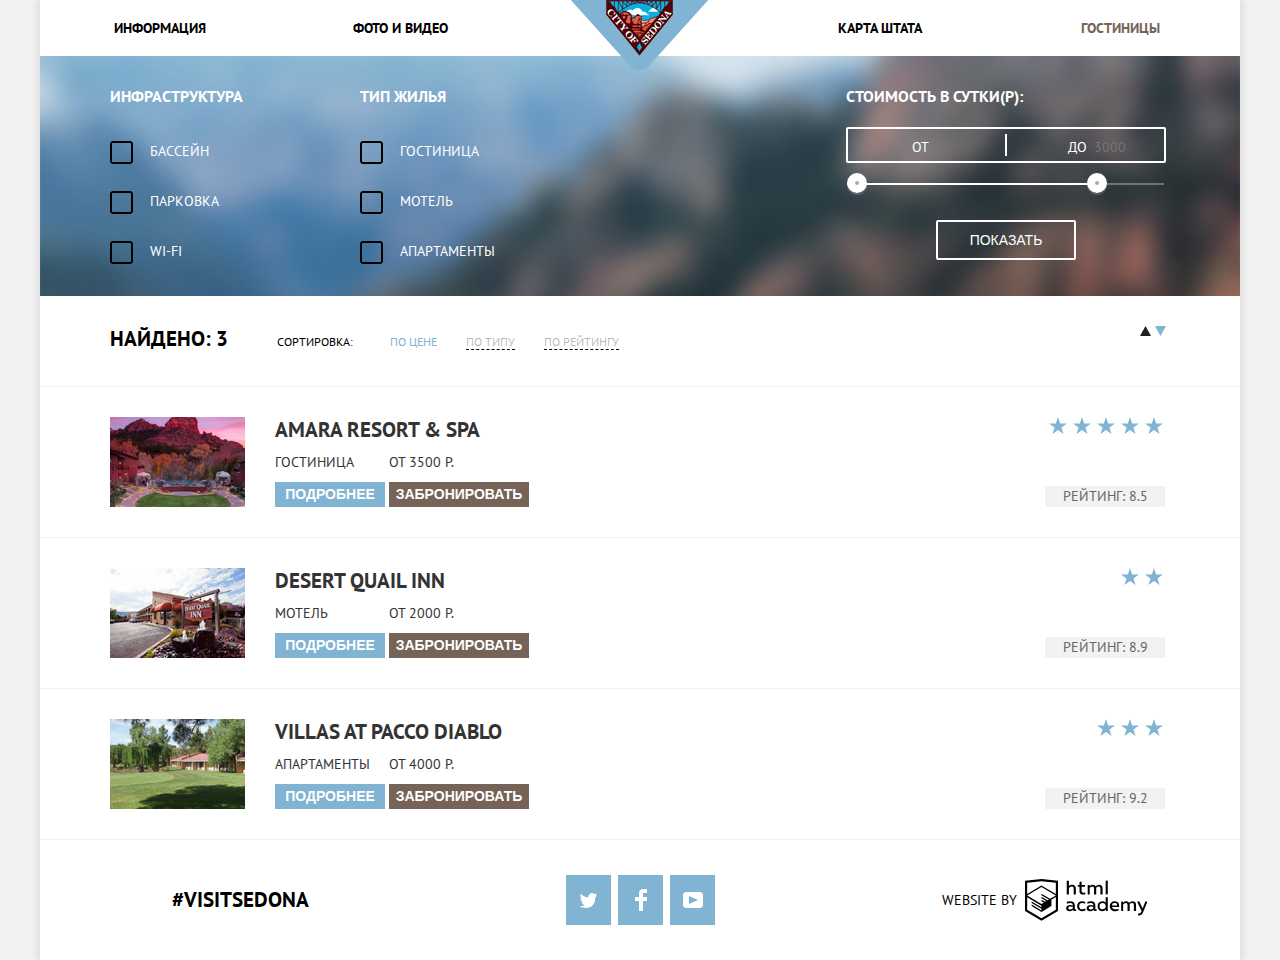
==== inner.html @ 5ab91a84 "Оформление контента только index.html" ====
<!DOCTYPE html>
<html lang="ru">
  <head>
    <meta charset="utf-8">
    <title>Html Academy</title>
    <link href="css/normalize.css" rel="stylesheet">
    <link href="css/style.css" rel="stylesheet">
    <link href="https://fonts.googleapis.com/css?family=PT+Sans:400,700&amp;subset=cyrillic" rel="stylesheet">
  </head>
  <body>
    <div class="container">
      <header class="main-header">
        <div class="main-logo">
          <a href="index.html">
            <img src="img/logo.png" width="138" height="70" alt="Логотип">
          </a>
        </div>
        <nav class="main-navigation">
          <ul class="navigation">
            <li><a href="information.html">Информация</a></li>
            <li><a href="photos-videos.html">Фото и видео</a></li>
            <li><a href="map-of-states.html">Карта штата</a></li>
            <li class="main-navigation-current">Гостиницы</li>
          </ul>
        </nav>
      </header>


      <main>
        <h1 class="visually-hidden">Поиск гостиниц в Седоне</h1>
        <form class="filter-form" action="http://echo.htmlacademy.ru" method="get">
          <fieldset class="filter filter-infrasructure">
            <legend class="filter-title">Инфраструктура</legend>
            <ul>
              <li class="filter-infrastructure-option">
                <input type="checkbox" name="pool" id="pool" >
                <label for="pool">Бассейн</label>
              </li>
              <li class="filter-infrastructure-option">
                <input type="checkbox" name="parking-place" id="parking-place">
                <label for="parking-place">Парковка</label>
              </li>
              <li class="filter-infrastructure-option">
                <input type="checkbox" name="wi-fi" id="wi-fi">
                <label for="wi-fi">Wi-Fi</label>
              </li>
            </ul>
          </fieldset>

          <fieldset class="filter filter-living">
            <legend class="filter-title">Тип жилья</legend>
            <ul>
              <li class="filter-infrastructure-option">
                <input type="checkbox" name="hotel"  id="hotel">
                <label for="hotel">Гостиница</label>
              </li>
              <li class="filter-infrastructure-option">
                <input type="checkbox" name="motel" id="motel">
                <label for="motel">Мотель</label>
              </li>
              <li class="filter-infrastructure-option">
                <input type="checkbox" name="apartments" id="apartments">
                <label for="apartments">Апартаменты</label>
              </li>
            </ul>
          </fieldset>

          <fieldset class="filter filter-price">
            <legend class="filter-title">Стоимость в сутки(Р):</legend>
            <div class="range-max-min">
              <label for="cost-range-min">От</label>
              <input class="cost-range-min" type="text" name="cost-range-min" id="cost-range-min" placeholder="0">
              <label for="cost-range-max">До</label>
              <input class="cost-range-max" type="text" name="cost-range-max" id="cost-range-max" placeholder="3000">
            </div>
            <div class="range-line"></div>
            <button class="range-button" type="submit">Показать</button>
          </fieldset>
        </form>

        <section class="sorting">
          <h2 class="visually-hidden">Сортировка гостиниц</h2>
          <div class="sorting-text">
            <span class="founded">Найдено: 3</span>
            <span class="sort">Сортировка:</span>
          </div>
          <ul class="sorting-list">
            <li class="sorting-option-current">По цене</li>
            <li class="sorting-option"><a href="#">По типу</a></li>
            <li class="sorting-option"><a href="#">По рейтингу</a></li>
          </ul>
          <div class="arrows">
            <a class="arrow-up"></a>
            <a class="arrow-down arrow-down-active"></a>
          </div>
        </section>

        <section class="result-of-search">
          <h2 class="visually-hidden">Результаты поиска</h2>
          <div class="result-info top-line">
            <div class="result-photo">
              <img src="img/result-photo-1.jpg" width="135" height="90" alt="Гостиница Amara resort and spa">
            </div>
            <div class="result-description">
              <span class="hotel-name">Amara resort &#38; Spa</span>
              <div  class="housing">
                <span>Гостиница</span>
                <span>От 3500 Р.</span>
              </div>
              <div>
                <button class="result-button more-detailed-button" type="submit">Подробнее</button>
                <button class="result-button book-it-button" type="submit">Забронировать</button>
              </div>
            </div>
            <div class="rating">
              <div class="rating-stars">
                <span></span>
                <span></span>
                <span></span>
                <span></span>
                <span></span>
              </div>
              <p class="rating-output">Рейтинг: 8.5</p>
            </div>
          </div>

          <div class="result-info">
            <div class="result-photo">
              <img src="img/result-photo-2.jpg" width="135" height="90" alt="Мотель Desert Quail Inn">
            </div>
            <div class="result-description">
              <span class="hotel-name">Desert Quail Inn</span>
              <div  class="housing">
                <span>Мотель</span>
                <span>От 2000 Р.</span>
              </div>
              <div>
                <button class="result-button more-detailed-button" type="submit">Подробнее</button>
                <button class="result-button book-it-button" type="submit">Забронировать</button>
              </div>
            </div>
            <div class="rating">
              <div class="rating-stars">
                <span></span>
                <span></span>
              </div>
              <p class="rating-output">Рейтинг: 8.9</p>
            </div>
          </div>

          <div class="result-info">
            <div class="result-photo">
            <img src="img/result-photo-3.jpg" width="135" height="90" alt="Апартаменты Villas at Poco Diablo">
            </div>
            <div class="result-description">
              <span class="hotel-name">Villas at Pacco Diablo</span>
              <div  class="housing">
                <span>Апартаменты</span>
                <span>От 4000 Р.</span>
              </div>
              <div>
                <button class="result-button more-detailed-button" type="submit">Подробнее</button>
                <button class="result-button book-it-button" type="submit">Забронировать</button>
              </div>
            </div>
            <div class="rating">
              <div class="rating-stars">
                <span></span>
                <span></span>
                <span></span>
              </div>
              <p class="rating-output">Рейтинг: 9.2</p>
            </div>
          </div>
        </section>
      </main>


      <footer class="footer-page">
        <section class="footer-content">
          <div class="footer-social footer-social-inner">
            <span class="hashtag">
              <a href="#">#VISITSEDONA</a>
            </span>
            <ul class="footer-social-list">
              <li class="social-button social-button-twitter">
                <a href="#">
                  <span class="visually-hidden">Твитер</span>
                </a></li>
              <li class="social-button social-button-facebook">
                <a href="#">
                  <span class="visually-hidden">Фейсбук</span>
                </a>
              </li>
              <li class="social-button social-button-youtube">
                <a href="#">
                  <span class="visually-hidden">Ютьюб</span>
                </a>
              </li>
            </ul>
            <div class="footer-copyright">
              <span class="copyright">website by</span>
              <a class="footer-logo" href="http://htmlacademy.ru"></a>
            </div>
          </div>
        </section>
      </footer>
    </div>
  </body>
</html>
---- css/style.css ----
body{
  margin: 0 auto;
  padding: 0;
  min-width: 1280px;

  font-size: 14px;
  line-height: 21px;
  color: #333333;
  font-weight: 400;
  font-family: "PT Sans", "Arial", sans-serif;
  text-transform: uppercase;

  background-color: #f2f2f2;
  box-shadow: 0 0 8px 1px rgba(0 ,0, 0, 0.1);
}

.container{
  margin: 0 auto;
  width: 1200px;

  background-color: #ffffff;
  box-shadow: 0 0 8px 2px rgba(0 ,0, 0, 0.1);
}

.title{
  font-size: 21px;
  color: #000000;
  font-weight: 700;
  font-family: "PT Sans", "Arial", sans-serif;
}

.visually-hidden{
  display: none;
}

img{
  width: 100%;
  height: auto;
}

.main-header{
  position: relative;
}

.main-logo{
  position: absolute;
  left: 50%;
  margin-left: -69px;
  z-index: 10;
}

.main-navigation{
  line-height: 26px;
  font-weight: 700;
}

.navigation{
  display: flex;
  margin: 0;
  padding: 0;

  list-style: none;
}

.navigation li{
  width: 20%;
  padding: 15px 0;

  text-align: center;
}

.navigation li:nth-child(2){
   margin-right: 20%;
}

.navigation a{
  color: #000000;
  text-decoration: none;
}

.navigation a:hover{
  color: #81b3d2;
}

.navigation a:active{
  color: rgba(0, 0, 0, 0.3);
}

.welcome-page{
  position: relative;
  margin-bottom: 56px;
}

.welcome-page::before{
  position: absolute;
  content: "";
  width: 1200px;
  height: 57px;
  bottom: 0px;

  background-image: url("../img/background-main-mask.png");
  background-repeat: no-repeat;
}

.welcome-page img{
  display: block;
}

.appeal{
  width: 500px;
  margin: auto;

  font-size: 21px;
  line-height: 26px;
  font-weight: 700;
  text-align: center;
}

.appeal p{
  margin-bottom: 28px;
}

.appeal p:nth-child(2){
  margin-bottom: 50px;
}

.five-reasons{
  font-size: 14px;
  font-weight: 400;
}

.features-item{
  display: flex;
}

.feature-text{
  width: 400px;
  margin: 0 auto;

  color: #ffffff;
  text-align: center;

  background-color: #81b3d2;
  border-top: 1px solid transparent;
  border-bottom: 1px solid transparent;
}

.feature-text h2{
  margin-top: 47px;
  margin-left: 122px;
  margin-right: 122px;
  color: #ffffff;
}

.feature-text .number{
  display: inline-block;
  margin-top: 9px;
}

.feature-text p{
  margin-top: 22px;
  margin-left: 45px;
  margin-right: 45px;
}

.feature-photo img{
  display: block;
}

.feature-item-list{
  border: 1px solid transparent;
}

.offer-list{
  display: flex;
  justify-content: space-between;

  margin: 0;
  padding: 0;

  list-style: none;

}

.offer-item{
  width: 400px;
  text-align: center;
}

.offer-item h2{
  margin-top: 162px;
  margin-bottom: 24px;
}

.offer-item p{
  margin-bottom: 83px;
  margin-left: 54px;
  margin-right: 55px;
}

.offer-item-living{
  background-image: url("../img/offer-item-housing.svg");
  background-repeat: no-repeat;
  background-position: center 61px;
}

.offer-item-food{
  background-image: url("../img/offer-item-food.svg");
  background-repeat: no-repeat;
  background-position: center 61px;
}

.offer-item-souvenir{
  background-image: url("../img/offer-item-souvenir.svg");
  background-repeat: no-repeat;
  background-position: center 57px;
}

.feature-item-list{
  background-color: #eeeeee;
}

.feature-list{
  display: flex;
  margin: 0;
  padding: 0;
  list-style: none;
  text-align: center;
}

.feature-item{
  width: 400px;
}

.feature-item h2{
  margin-top: 49px;
  margin-bottom: 24px;
  margin-left: 128px;
  margin-right: 130px;
}

.feature-item p{
  margin-top: 24px;
  margin-bottom: 60px;
  margin-left: 62px;
  margin-right: 65px;
}

.search-form{
  position:relative;
}

.appeal-text{
  width: 500px;
  margin: 0 auto;
  padding-top: 50px;

  line-height: 24px;
  text-align: center;
}

.appeal-text .text{
  color: #000000;
  font-size: 30px;
  line-height: 36px;
  font-weight: 700;
}

.appeal-text p{
  margin-top: 25px;
  margin-bottom: 48px;
}

.search-button{
  width: 570px;
  margin-left: 315px;
  margin-right: 315px;
  padding-top: 30px;
  padding-bottom: 30px;

  color: #ffffff;
  font-size: 21px;
  font-weight: 700;
  line-height: 26px;
  text-transform: uppercase;

  border: none;
  background-color: #766357;
  cursor: pointer;
}

.search-button:hover{
  background-color: #604e43;
}

.search-button:active{
  color: rgba(255, 255, 255, 0.3);

  background-color: #503e33;
}

.modal-form{
  position: absolute;
  left: 315px;
  z-index: 10;
  width: 570px;
  margin: 0 auto;

  color: #000000;
  line-height: 26px;
  font-weight: 700;

  background-color: #ffffff;
  box-shadow: 0 3px 15px 0 rgba(0, 0, 0, 0.15);
}

.modal-form input{
  box-sizing: border-box;
  width: 346px;
  height: 38px;
  padding: 5px 45px 6px 10px;
  font-size: 14px;
  color: #000000;
  font-weight: 700;
  line-height: 26px;
  font-family: "PT Sans", "Arial", sans-serif;
  text-transform: uppercase;

  border: none;
  background-color: #f2f2f2;

}

.modal-form input:hover{
  background-color: #ebebeb;
}

.modal-form input:focus{
  outline: 2px solid #e5e5e5;
  background-color: #ffffff;
}

.modal-form .field-number{
  width: 113px;
  padding-right: 37px;
  padding-left: 37px;
  text-align: center;
}

.modal-form label{
  box-sizing: border-box;
  position: relative;
  display: inline-block;
  width: 109px;

  margin-left: 57px;
}

.modal-form label:nth-of-type(4){
  width: 65px;
  margin-left: 48px;

}

.modal-form input:nth-of-type(1){
  margin-top: 55px;
  margin-bottom: 28px;
}

.modal-form input:nth-of-type(4){
  margin-top: 30px;
  margin-bottom: 55px;
}

.minus{
  position: absolute;
  top: 12px;
  left: 125px;
  display: inline-block;
  width: 13px;
  height: 13px;

  background-image: url("../img/minus.png");
  background-repeat: no-repeat;
  cursor: pointer;
}

.plus{
  position: absolute;
  top: 9px;
  left: 202px;
  display: inline-block;
  width: 13px;
  height: 13px;

  background-image: url("../img/plus.png");
  background-repeat: no-repeat;
  cursor: pointer;
}

.minus:hover{
  background-image: url("../img/minus-hover.png");
  background-repeat: no-repeat;
}

.plus:hover{
  background-image: url("../img/plus-hover.png");
  background-repeat: no-repeat;
}

.minus:active{
  background-image: url("../img/minus-active.png");
  background-repeat: no-repeat;
}

.plus:active{
  background-image: url("../img/plus-active.png");
  background-repeat: no-repeat;
}

.children-minus{
  left: 80px;
}

.children-plus{
  left: 155px;
}

.modal-button{
  width: 458px;
  height: 58px;
  margin-left: 55px;
  margin-right: 55px;
  margin-bottom: 55px;
  color: #ffffff;
  font-size: 21px;
  line-height: 26px;
  font-weight: 700;
  text-transform: uppercase;
  text-align: center;

  border: none;
  background-color: #81b3d2;
  cursor: pointer;
}

.modal-button:hover{
  background-color: #669ec0;
}

.modal-button:active{
  color: rgba(255, 255, 255, 0.3);
  background-color: #5496bd;
}

.arrivel-time,
.departure-time{
  position: absolute;
  display: inline-block;
  width: 23px;
  height: 23px;
  left: 428px;
  top: 15%;

  background-image: url("../img/calendar.svg");
  background-repeat: no-repeat;
  cursor: pointer;
}

.arrivel-time:hover,
.departure-time:hover{
  background-image: url("../img/calendar-hover.svg");
  background-repeat: no-repeat;
}

.arrivel-time:active,
.departure-time:active{
  background-image: url("../img/calendar-active.svg");
  background-repeat: no-repeat;
}


.footer-content{
  position: relative;
  line-height: 26px;
}

.map img{
  display: block;
}

.footer-social{
  position: absolute;
  bottom: 0;
  width: 1200px;
  display: flex;
  padding-top: 35px;
  padding-bottom: 35px;

  background-color: rgba(255, 255, 255, 0.9);
}

.footer-social-inner{
  position: static;
}

.hashtag{
  padding-top: 12px;
  margin-left: 132px;
}

.hashtag a{
  color: #000000;
  font-size: 21px;
  font-weight: 700;
  text-decoration: none;
}

.footer-social-list{
  display: flex;
  margin: 0;
  padding: 0;
  margin-left: 257px;

  text-align: center;
  list-style: none;
}

.social-button{
  width: 45px;
  height: 50px;

  background-color: #81b3d2;
  cursor: pointer;
}

.social-button-twitter{
  background-image: url("../img/twitter-icon.svg");
  background-repeat: no-repeat;
  background-position: 50% 50%;
}

.social-button-facebook{
  margin-left: 7px;
  background-image: url("../img/fb-icon.svg");
  background-repeat: no-repeat;
  background-position: 50% 50%;
}

.social-button-youtube{
  margin-left: 7px;
  background-image: url("../img/youtube-icon.svg");
  background-repeat: no-repeat;
  background-position: 50% 50%;
}

.social-button:hover{
  background-color: #669ec0;
}

.social-button-twitter:active{
  background-color: #5496bd;
  background-image: url("../img/twitter-icon-push.svg");
  background-repeat: no-repeat;
  background-position: 50% 50%;
}

.social-button-facebook:active{
  background-color: #5496bd;
  background-image: url("../img/fb-icon-push.svg");
  background-repeat: no-repeat;
  background-position: 50% 50%;
}

.social-button-youtube:active{
  background-color: #5496bd;
  background-image: url("../img/youtube-icon-push.svg");
  background-repeat: no-repeat;
  background-position: 50% 50%;
}

.footer-copyright{
  display: flex;
  margin-left: 227px;

  align-items: center;
}

.footer-social-list a{
  margin-right: 10px;

  color: #000000;
  text-decoration: none;
}

.copyright{
  display: inline-block;

  color: #000000;
  font-size: 14px;
}

.footer-logo{
  display: inline-block;
  width: 122px;
  height: 42px;
  margin-left: 8px;

  background-image: url("../img/logo-footer.svg");
  background-repeat: no-repeat;
}

.footer-logo:hover{
  background-image: url("../img/logo-footer-hover.svg");
  background-repeat: no-repeat;
}

.footer-logo:active{
  background-image: url("../img/logo-footer-active.svg");
  background-repeat: no-repeat;
}

.main-navigation-current{
  color: #766357;
}

.filter-form{
  display: flex;
  padding-top: 30px;

  color: #ffffff;

  background-color: #47769f;
  background-image: url("../img/filter-background.jpg");
  background-position: 0 0;
  background-repeat: no-repeat;
}

.filter{
  margin: 0;
  padding: 0;
  border: none;
}

.filter-infrasructure{
  width: 155px;
  margin-left: 70px;
}

.filter-living{
  width: 155px;
  margin-left: 95px;
}

.filter-price{
  width: 320px;
  margin-left: auto;
  margin-right: 73px;
}

.filter ul{
  margin-bottom: 30px;
  padding: 0;

  list-style: none;
}

.filter-infrastructure-option{
  position: relative;
  margin-bottom: 25px;
}

.filter-infrastructure-option input[type="checkbox"]{
  display: none;
}

.filter-infrastructure-option label{
  display: inline-block;
  height: 25px;
  padding-left: 40px;
  background-image: url("../img/checkbox-off.svg");
  background-repeat: no-repeat;
  cursor: pointer;
}

.filter-infrastructure-option input[type="checkbox"]:checked + label{
  background-image: url("../img/checkbox-on.svg");
  background-repeat: no-repeat;
}

.filter-title{
  margin-bottom: 20px;
  font-size: 16px;
  font-weight: 700;
}

.range-max-min{
  box-sizing: border-box;
  width: 320px;
  height: 36px;
  margin-bottom: 20px;
  font-size: 0;

  border: 2px solid #ffffff;
  border-radius: 2px;
}

.range-max-min label{
  box-sizing: border-box;
  width: 90px;
  padding-left: 64px;
  padding-right: 5px;
  text-transform: uppercase;
  font-size: 14px;
  line-height: 21px;
  color: #ffffff;
  font-family: "PT Sans", "Arial", sans-serif;

  cursor: pointer;
}

.range-max-min input{
  box-sizing: border-box;
  width: 70px;
  height: 36px;
  padding-right: 8px;

  font-size: 14px;
  line-height: 21px;
  color: #ffffff;
  font-family: "PT Sans", "Arial", sans-serif;

  background-color: transparent;
  border: none;
  outline: none;
}

.range-max-min{
  background-image: url("../img/range-line-border.png");
  background-repeat: no-repeat;
  background-position: center center;
}

.range-line{
  position: relative;
  width: 320px;
  margin-left: 1px;
  height: 2px;

  background-image: url("../img/range-line-full.png"),
                    url("../img/range-line.png");
  background-repeat: no-repeat, no-repeat;
}

.range-line::before{
  position: absolute;
  content: "";
  display: table;
  width: 25px;
  height: 25px;
  top: -10px;
  cursor: pointer;

  background-image: url("../img/range-max-min.svg");
  background-repeat: no-repeat;
}

.range-line::after{
  position: absolute;
  content: "";
  display: table;
  width: 25px;
  height: 25px;
  top: -10px;
  left: 240px;
  cursor: pointer;

  background-image: url("../img/range-max-min.svg");
  background-repeat: no-repeat;
}

.range-line:hover::before{
  background-image: url("../img/range-max-min-hover.svg");
  background-repeat: no-repeat;
}

.range-button{
  width: 140px;
  height: 40px;
  margin-left: 90px;
  margin-top: 35px;
  font-size: 14px;
  line-height: 21px;
  color: #ffffff;
  text-transform: uppercase;
  border-radius: 2px;
  cursor: pointer;

  border: 2px solid #ffffff;
  background-color: transparent;
}

.range-button:hover{
  color: #000000;

  background-color: #ffffff;
}

.founded{
  margin-right: 45px;
  color: #000000;
  font-size: 21px;
  line-height: 26px;
  font-weight: 700;
}

.sorting{
  display: flex;
  padding-top: 30px;
  padding-bottom: 20px;
  padding-left: 70px;
  padding-right: 70px;
}

.sort{
  margin-right: 37px;
  color: #000000;
  font-size: 12px;
  line-height: 18px;
}

.sorting-list{
  width: 290px;
  margin-top: 5px;
  padding: 0;
  margin-right: 455px;
  list-style: none;
}

.sorting-list li{
  display: inline-block;
  margin-right: 25px;
}

.sorting-list a{
  font-size: 12px;
  line-height: 18px;
  color: rgba(0, 0, 0, 0.3);
  text-decoration: none;

  border-bottom: 1px dashed #000000;
}

.sorting-list a:hover{
  color: #81b3d2;
  border-bottom: 1px dashed #81b3d2;
}

.sorting-list a:active{
  color: #000000;

  border: none;
}

.sorting-option-current{
  color: #81b3d2;
  font-size: 12px;
  line-height: 18px;
}

.arrows{
  font-size: 7px;
  line-height: 8px;
}

.arrow-up,
.arrow-down{
  display: inline-block;
  width: 13px;
  height: 13px;
}

.arrow-up{
  margin-left: 5px;
  background-image: url("../img/icon-up-dir.svg");
  background-repeat: no-repeat;
  cursor: pointer;
}

.arrow-up:hover{
  background-image: url("../img/icon-up-dir-hover.svg");
  background-repeat: no-repeat;
}

.arrow-up:active{
  background-image: url("../img/icon-up-dir-active.svg");
  background-repeat: no-repeat;
}

.arrow-down-active{
  background-image: url("../img/icon-down-dir-active.svg");
  background-repeat: no-repeat;
}

.result-info{
  display: flex;
  padding: 30px 70px 30px 70px;
  border-bottom:1px solid #f2f2f2;
}

.result-description{
  display: flex;
  flex-direction: column;
  justify-content: space-between;
  width: 270px;
  margin-right: 500px;
}

.housing span:first-child{
  display: inline-block;
  width: 110px;
}

.rating{
  display: flex;
  flex-direction: column;
  justify-content: space-between;
}

.rating p{
  text-align: center;
}

.rating-stars{
  width: 120px;
  text-align: right;
}

.rating-stars span{
  display: inline-block;
  width: 20px;
  height: 20px;


  background-image: url("../img/icon-star.svg");
  background-repeat: no-repeat;
}

.result-photo img{
  display: block;
}

.result-photo{
  margin-right: 30px;
}

.top-line{
  border-top:1px solid #f2f2f2;
}

.hotel-name{
  font-size: 21px;
  line-height: 26px;
  font-weight: 700;

  cursor: pointer;
}

.hotel-name:hover{
  color: #81b3d2;
}

.hotel-name:active{
  color: rgba(0, 0, 0, 0.3);
}
.result-button{
  color: #ffffff;
  font-weight: 700;
  text-transform: uppercase;

  border: none;
  cursor: pointer;
}

.more-detailed-button{
  width: 110px;
  height: 25px;
  background-color: #81b3d2;
}

.more-detailed-button:hover{
  background-color: #669ec0;
}

.more-detailed-button:active{
  color: rgba(255, 255, 255, 0.3);
  background-color: #5496bd;
}

.book-it-button{
  width: 140px;
  height: 25px;
  background-color: #766357;
}

.book-it-button:hover{
  background-color: #604e43;
}

.book-it-button:active{
  color: rgba(255, 255, 255, 0.3);
  background-color: #503e33;
}

.rating-output{
  margin: 0;

  color: #666666;

  background-color: #f2f2f2;
}
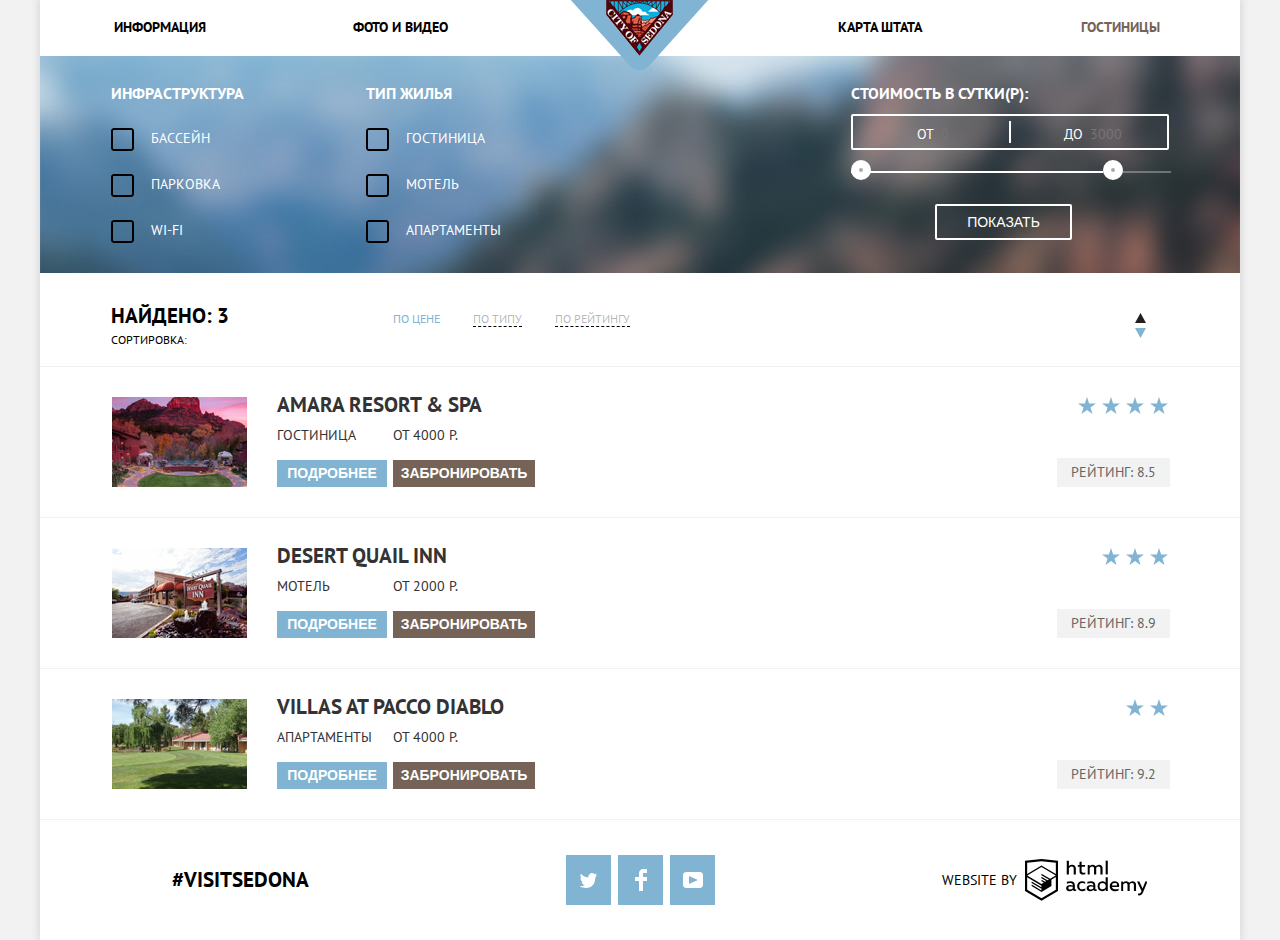
==== commit da1889c3: "Оформление контента в inner.html" ====
--- a/inner.html
+++ b/inner.html
@@ -73,7 +73,13 @@
               <label for="cost-range-max">До</label>
               <input class="cost-range-max" type="text" name="cost-range-max" id="cost-range-max" placeholder="3000">
             </div>
-            <div class="range-line"></div>
+            <div class="range-control">
+              <div class="range-line-full">
+                <div class="range-line"></div>
+              </div>
+              <div class="range-toggle range-toggle-min"></div>
+              <div class="range-toggle range-toggle-max"></div>
+            </div>
             <button class="range-button" type="submit">Показать</button>
           </fieldset>
         </form>
@@ -105,7 +111,7 @@
               <span class="hotel-name">Amara resort &#38; Spa</span>
               <div  class="housing">
                 <span>Гостиница</span>
-                <span>От 3500 Р.</span>
+                <span>От 4000 Р.</span>
               </div>
               <div>
                 <button class="result-button more-detailed-button" type="submit">Подробнее</button>
@@ -114,7 +120,6 @@
             </div>
             <div class="rating">
               <div class="rating-stars">
-                <span></span>
                 <span></span>
                 <span></span>
                 <span></span>
@@ -143,6 +148,7 @@
               <div class="rating-stars">
                 <span></span>
                 <span></span>
+                <span></span>
               </div>
               <p class="rating-output">Рейтинг: 8.9</p>
             </div>
@@ -165,7 +171,6 @@
             </div>
             <div class="rating">
               <div class="rating-stars">
-                <span></span>
                 <span></span>
                 <span></span>
               </div>
--- a/css/style.css
+++ b/css/style.css
@@ -11,7 +11,6 @@
   text-transform: uppercase;
 
   background-color: #f2f2f2;
-  box-shadow: 0 0 8px 1px rgba(0 ,0, 0, 0.1);
 }
 
 .container{
@@ -64,7 +63,7 @@
 
 .navigation li{
   width: 20%;
-  padding: 15px 0;
+  padding: 14px 0 16px;
 
   text-align: center;
 }
@@ -626,7 +625,7 @@
 
 .filter-form{
   display: flex;
-  padding-top: 30px;
+  padding-top: 27px;
 
   color: #ffffff;
 
@@ -639,35 +638,38 @@
 .filter{
   margin: 0;
   padding: 0;
+  margin-bottom: 7px;
+    
   border: none;
 }
 
 .filter-infrasructure{
   width: 155px;
-  margin-left: 70px;
+  margin-left: 71px;
 }
 
 .filter-living{
   width: 155px;
-  margin-left: 95px;
+  margin-left: 100px;
 }
 
 .filter-price{
   width: 320px;
-  margin-left: auto;
-  margin-right: 73px;
+  margin-left: 330px;
 }
 
 .filter ul{
-  margin-bottom: 30px;
+  margin: 0;
   padding: 0;
+  margin-top: 10px;
+/* margin-bottom: 28px;*/
 
   list-style: none;
 }
 
 .filter-infrastructure-option{
   position: relative;
-  margin-bottom: 25px;
+  margin-bottom: 21px;
 }
 
 .filter-infrastructure-option input[type="checkbox"]{
@@ -678,8 +680,10 @@
   display: inline-block;
   height: 25px;
   padding-left: 40px;
+  
   background-image: url("../img/checkbox-off.svg");
   background-repeat: no-repeat;
+    
   cursor: pointer;
 }
 
@@ -689,20 +693,28 @@
 }
 
 .filter-title{
-  margin-bottom: 20px;
+  margin-bottom: 14px;
   font-size: 16px;
   font-weight: 700;
+}
+
+.filter-price .filter-title{
+    margin-bottom: 10px;
 }
 
 .range-max-min{
   box-sizing: border-box;
-  width: 320px;
+  width: 318px;
   height: 36px;
-  margin-bottom: 20px;
+  margin-bottom: 17px;
   font-size: 0;
 
   border: 2px solid #ffffff;
   border-radius: 2px;
+    
+  background-image: url("../img/range-line-border.png");
+  background-repeat: no-repeat;
+  background-position: center center;
 }
 
 .range-max-min label{
@@ -719,6 +731,10 @@
   cursor: pointer;
 }
 
+.range-max-min label:nth-of-type(2){
+  padding-left: 55px;
+}
+
 .range-max-min input{
   box-sizing: border-box;
   width: 70px;
@@ -735,60 +751,63 @@
   outline: none;
 }
 
-.range-max-min{
-  background-image: url("../img/range-line-border.png");
-  background-repeat: no-repeat;
-  background-position: center center;
+.range-control{
+  position: relative;
+  margin-top: 21px;
+}
+
+.range-line-full{  
+  height: 2px;
+
+  background-color: rgba(255, 255, 255, 0.3);
 }
 
 .range-line{
-  position: relative;
-  width: 320px;
-  margin-left: 1px;
+  width: 252px;
   height: 2px;
 
-  background-image: url("../img/range-line-full.png"),
-                    url("../img/range-line.png");
-  background-repeat: no-repeat, no-repeat;
-}
-
-.range-line::before{
+  background-color: #ffffff; 
+}
+
+.range-toggle{
   position: absolute;
-  content: "";
-  display: table;
-  width: 25px;
-  height: 25px;
+  top: -11px;  
+  width: 4px;
+  height: 4px;
+   
+  background-color: #ababab;
+  border: 8px solid #ffffff;
+  border-radius: 50%;
+  box-shadow: 0 2px 1px 0 rgda(0, 1, 1, 0.2);
+  
+  cursor: pointer;
+}
+
+.range-toggle-min{
+  
+}
+
+.range-toggle-max{
+  left: 252px;
+}
+
+.range-toggle-min:hover{
   top: -10px;
-  cursor: pointer;
-
-  background-image: url("../img/range-max-min.svg");
-  background-repeat: no-repeat;
-}
-
-.range-line::after{
-  position: absolute;
-  content: "";
-  display: table;
-  width: 25px;
-  height: 25px;
+    
+  border: 9px solid #ffffff;
+  
+}
+
+.range-toggle-max:hover{
   top: -10px;
-  left: 240px;
-  cursor: pointer;
-
-  background-image: url("../img/range-max-min.svg");
-  background-repeat: no-repeat;
-}
-
-.range-line:hover::before{
-  background-image: url("../img/range-max-min-hover.svg");
-  background-repeat: no-repeat;
+  border: 9px solid #ffffff;
 }
 
 .range-button{
-  width: 140px;
-  height: 40px;
-  margin-left: 90px;
-  margin-top: 35px;
+  width: 137px;
+  height: 36px;
+  margin-left: 84px;
+  margin-top: 31px;
   font-size: 14px;
   line-height: 21px;
   color: #ffffff;
@@ -817,13 +836,13 @@
 .sorting{
   display: flex;
   padding-top: 30px;
-  padding-bottom: 20px;
-  padding-left: 70px;
+  padding-bottom: 16px;
+  padding-left: 71px;
   padding-right: 70px;
 }
 
 .sort{
-  margin-right: 37px;
+  margin-right: 39px;
   color: #000000;
   font-size: 12px;
   line-height: 18px;
@@ -831,15 +850,16 @@
 
 .sorting-list{
   width: 290px;
+  padding: 0;
   margin-top: 5px;
-  padding: 0;
-  margin-right: 455px;
+  margin-right: 453px;
+    
   list-style: none;
 }
 
 .sorting-list li{
   display: inline-block;
-  margin-right: 25px;
+  margin-right: 29px;
 }
 
 .sorting-list a{
@@ -869,6 +889,7 @@
 }
 
 .arrows{
+  margin-top: 10px;
   font-size: 7px;
   line-height: 8px;
 }
@@ -881,7 +902,7 @@
 }
 
 .arrow-up{
-  margin-left: 5px;
+  margin-right: 7px;
   background-image: url("../img/icon-up-dir.svg");
   background-repeat: no-repeat;
   cursor: pointer;
@@ -904,27 +925,25 @@
 
 .result-info{
   display: flex;
-  padding: 30px 70px 30px 70px;
+  padding: 30px 70px 30px 72px;
   border-bottom:1px solid #f2f2f2;
 }
 
 .result-description{
+  display: flex;
+  flex-direction: column;
+  margin-right: 522px;
+}
+
+.housing span:first-child{
+  display: inline-block;
+  width: 112px;
+}
+
+.rating{
   display: flex;
   flex-direction: column;
   justify-content: space-between;
-  width: 270px;
-  margin-right: 500px;
-}
-
-.housing span:first-child{
-  display: inline-block;
-  width: 110px;
-}
-
-.rating{
-  display: flex;
-  flex-direction: column;
-  justify-content: space-between;
 }
 
 .rating p{
@@ -932,7 +951,8 @@
 }
 
 .rating-stars{
-  width: 120px;
+  margin-left: 3px;
+  width: 110px;
   text-align: right;
 }
 
@@ -959,6 +979,8 @@
 }
 
 .hotel-name{
+  margin-top: -5px;
+  margin-bottom: 7px;
   font-size: 21px;
   line-height: 26px;
   font-weight: 700;
@@ -974,6 +996,7 @@
   color: rgba(0, 0, 0, 0.3);
 }
 .result-button{
+  margin-top: 14px;
   color: #ffffff;
   font-weight: 700;
   text-transform: uppercase;
@@ -983,8 +1006,9 @@
 }
 
 .more-detailed-button{
+  margin-right: 2px;
   width: 110px;
-  height: 25px;
+  height: 27px;
   background-color: #81b3d2;
 }
 
@@ -998,8 +1022,8 @@
 }
 
 .book-it-button{
-  width: 140px;
-  height: 25px;
+  width: 142px;
+  height: 27px;
   background-color: #766357;
 }
 
@@ -1014,7 +1038,9 @@
 
 .rating-output{
   margin: 0;
-
+  padding-top: 4px;
+  padding-bottom: 4px;
+    
   color: #666666;
 
   background-color: #f2f2f2;
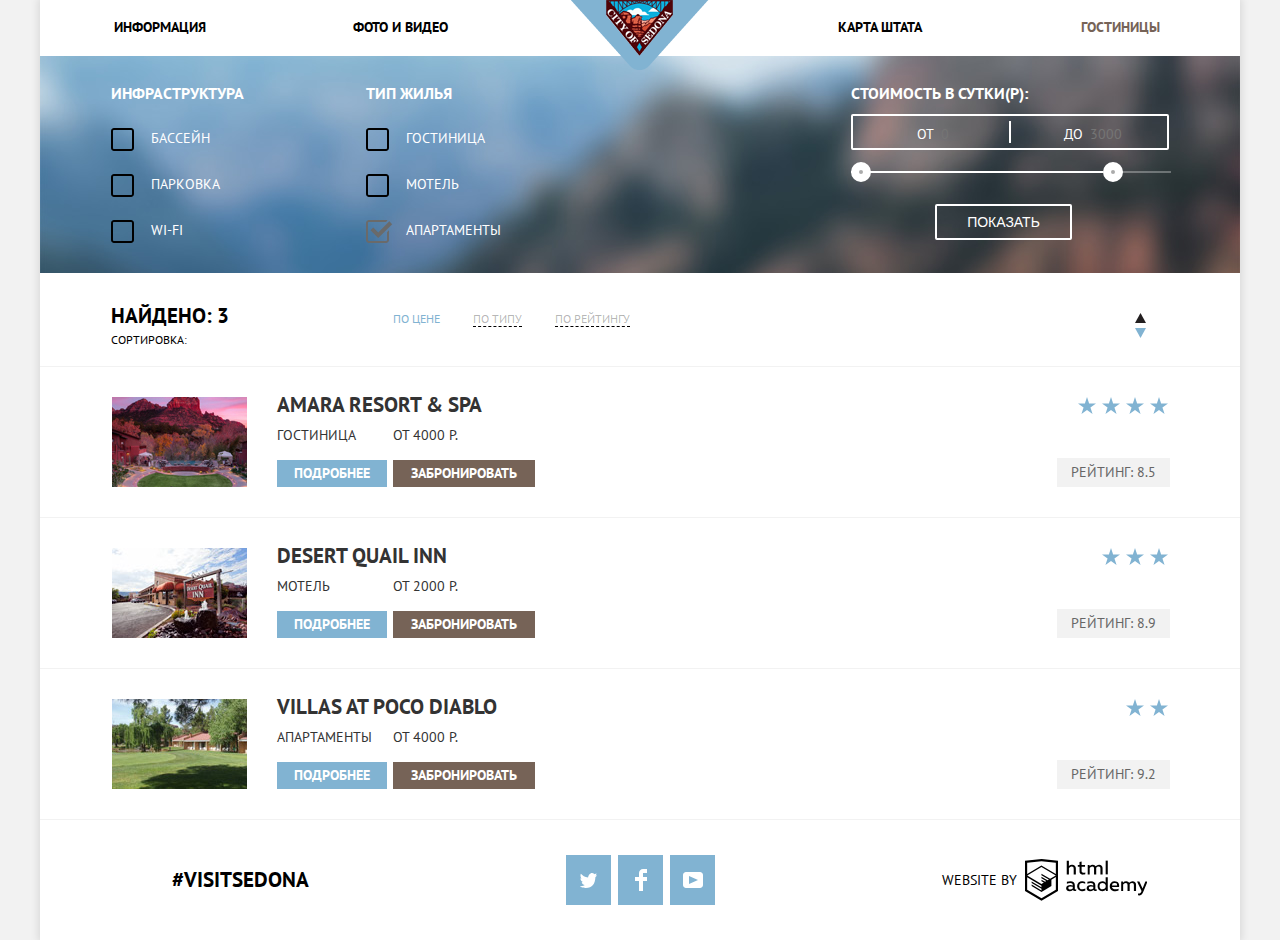
==== commit ea25da1a: "Пофиксил ошибки в оформлении контента." ====
--- a/inner.html
+++ b/inner.html
@@ -4,8 +4,8 @@
     <meta charset="utf-8">
     <title>Html Academy</title>
     <link href="css/normalize.css" rel="stylesheet">
+    <link href="https://fonts.googleapis.com/css?family=PT+Sans:400,700&amp;subset=cyrillic" rel="stylesheet">
     <link href="css/style.css" rel="stylesheet">
-    <link href="https://fonts.googleapis.com/css?family=PT+Sans:400,700&amp;subset=cyrillic" rel="stylesheet">
   </head>
   <body>
     <div class="container">
@@ -59,7 +59,7 @@
                 <label for="motel">Мотель</label>
               </li>
               <li class="filter-infrastructure-option">
-                <input type="checkbox" name="apartments" id="apartments">
+                <input type="checkbox" name="apartments" id="apartments" disabled>
                 <label for="apartments">Апартаменты</label>
               </li>
             </ul>
@@ -108,7 +108,7 @@
               <img src="img/result-photo-1.jpg" width="135" height="90" alt="Гостиница Amara resort and spa">
             </div>
             <div class="result-description">
-              <span class="hotel-name">Amara resort &#38; Spa</span>
+              <span class="hotel-name">Amara Resort &#38; Spa</span>
               <div  class="housing">
                 <span>Гостиница</span>
                 <span>От 4000 Р.</span>
@@ -159,7 +159,7 @@
             <img src="img/result-photo-3.jpg" width="135" height="90" alt="Апартаменты Villas at Poco Diablo">
             </div>
             <div class="result-description">
-              <span class="hotel-name">Villas at Pacco Diablo</span>
+              <span class="hotel-name">Villas at Poco Diablo</span>
               <div  class="housing">
                 <span>Апартаменты</span>
                 <span>От 4000 Р.</span>
--- a/css/style.css
+++ b/css/style.css
@@ -136,6 +136,7 @@
   width: 400px;
   margin: 0 auto;
 
+  font: inherit;
   color: #ffffff;
   text-align: center;
 
@@ -274,13 +275,13 @@
   width: 570px;
   margin-left: 315px;
   margin-right: 315px;
-  padding-top: 30px;
-  padding-bottom: 30px;
+  padding-top: 32px;
+  padding-bottom: 32px;
 
   color: #ffffff;
+  font: inherit;
   font-size: 21px;
   font-weight: 700;
-  line-height: 26px;
   text-transform: uppercase;
 
   border: none;
@@ -428,10 +429,12 @@
 .modal-button{
   width: 458px;
   height: 58px;
-  margin-left: 55px;
+  margin-left: 56px;
   margin-right: 55px;
   margin-bottom: 55px;
+    
   color: #ffffff;
+  font: inherit;
   font-size: 21px;
   line-height: 26px;
   font-weight: 700;
@@ -690,6 +693,11 @@
 .filter-infrastructure-option input[type="checkbox"]:checked + label{
   background-image: url("../img/checkbox-on.svg");
   background-repeat: no-repeat;
+}
+
+.filter-infrastructure-option input[disabled] + label{
+  background-image: url("../img/checkbox-off-disabled.svg");
+  background-repeat: no-repeat; 
 }
 
 .filter-title{
@@ -771,7 +779,7 @@
 
 .range-toggle{
   position: absolute;
-  top: -11px;  
+  top: -9px;  
   width: 4px;
   height: 4px;
    
@@ -783,10 +791,6 @@
   cursor: pointer;
 }
 
-.range-toggle-min{
-  
-}
-
 .range-toggle-max{
   left: 252px;
 }
@@ -795,11 +799,11 @@
   top: -10px;
     
   border: 9px solid #ffffff;
-  
 }
 
 .range-toggle-max:hover{
   top: -10px;
+    
   border: 9px solid #ffffff;
 }
 
@@ -997,6 +1001,7 @@
 }
 .result-button{
   margin-top: 14px;
+  font: inherit;
   color: #ffffff;
   font-weight: 700;
   text-transform: uppercase;
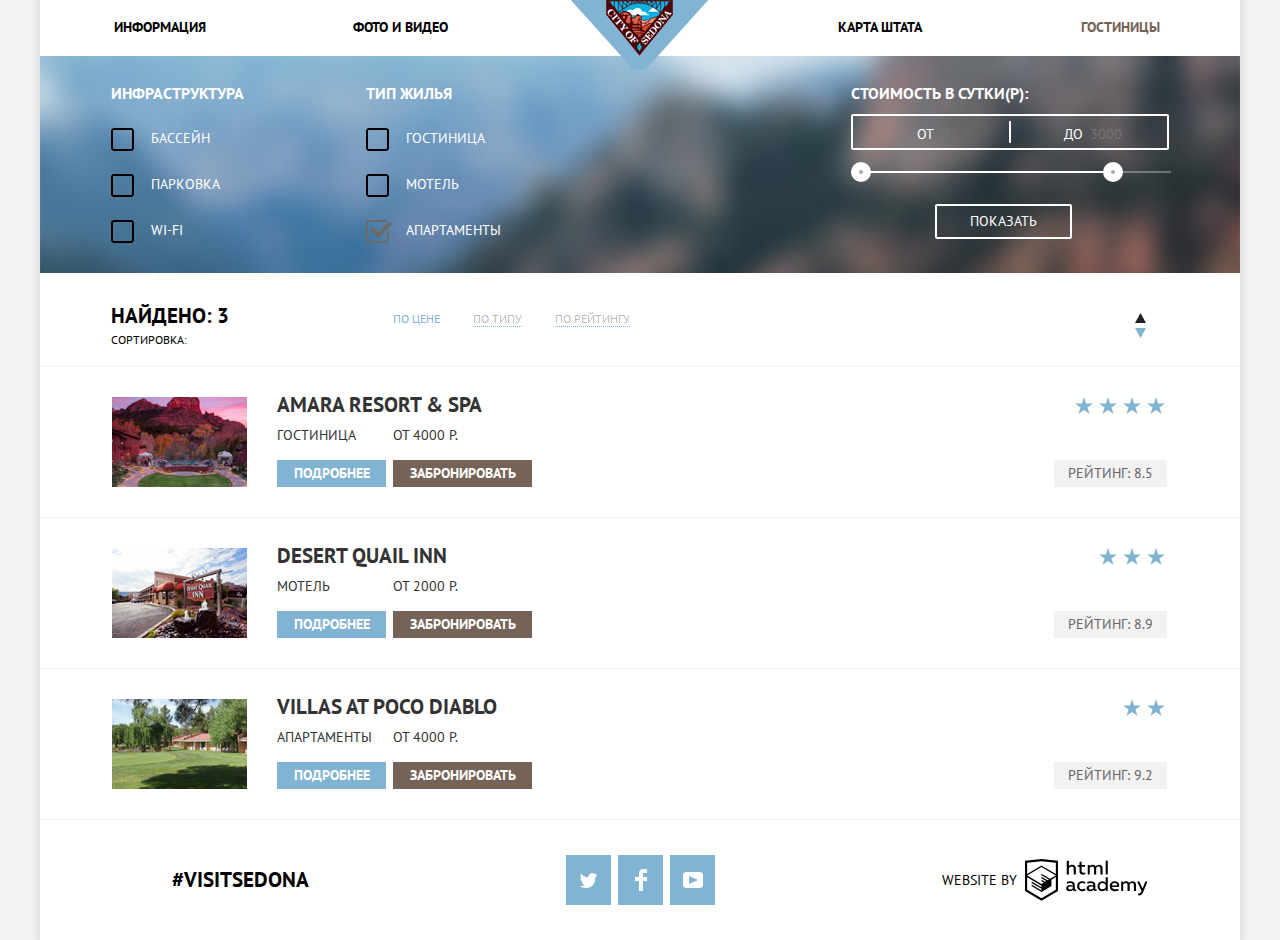
==== commit 3d9a4705: "Изменил ширину кнопок с width на padding" ====
--- a/inner.html
+++ b/inner.html
@@ -28,7 +28,7 @@
 
       <main>
         <h1 class="visually-hidden">Поиск гостиниц в Седоне</h1>
-        <form class="filter-form" action="http://echo.htmlacademy.ru" method="get">
+        <form class="filter-form" action="http://form.html" method="get">
           <fieldset class="filter filter-infrasructure">
             <legend class="filter-title">Инфраструктура</legend>
             <ul>
@@ -205,7 +205,7 @@
             </ul>
             <div class="footer-copyright">
               <span class="copyright">website by</span>
-              <a class="footer-logo" href="http://htmlacademy.ru"></a>
+              <a class="footer-logo" href="https://htmlacademy.ru/intensive/htmlcss"></a>
             </div>
           </div>
         </section>
--- a/css/style.css
+++ b/css/style.css
@@ -28,8 +28,13 @@
   font-family: "PT Sans", "Arial", sans-serif;
 }
 
-.visually-hidden{
-  display: none;
+.visually-hidden {
+  position: absolute;
+  clip: rect(0 0 0 0);
+  width: 1px;
+  height: 1px;
+  margin: -1px;
+  …
 }
 
 img{
@@ -272,11 +277,12 @@
 }
 
 .search-button{
-  width: 570px;
   margin-left: 315px;
   margin-right: 315px;
   padding-top: 32px;
   padding-bottom: 32px;
+  padding-left: 140px;
+  padding-right: 140px;
 
   color: #ffffff;
   font: inherit;
@@ -297,13 +303,47 @@
   color: rgba(255, 255, 255, 0.3);
 
   background-color: #503e33;
+}
+
+@keyframes movingButton{
+  0%{
+    transform: translateX(-1000px);
+  }
+  80%{
+    transform: translateX(20px);
+  }
+  100%{
+    transform: translateX(0);
+  }
+}
+
+@keyframes shakingButton {
+  0%,
+  100% {
+    transform: translateX(0);
+  }
+
+  10%,
+  30%,
+  50%,
+  70%,
+  90% {
+    transform: translateX(-10px);
+  }
+
+  20%,
+  40%,
+  60%,
+  80% {
+    transform: translateX(10px);
+  }
 }
 
 .modal-form{
   position: absolute;
   left: 315px;
   z-index: 10;
-  width: 570px;
+  width: 569px;
   margin: 0 auto;
 
   color: #000000;
@@ -312,11 +352,23 @@
 
   background-color: #ffffff;
   box-shadow: 0 3px 15px 0 rgba(0, 0, 0, 0.15);
+  display: none;
+}
+
+.modal-form-show{
+  display: block;
+  animation-name: movingButton;
+  animation-duration: 1.5s;
+}
+
+.modal-form-error{
+  animation-name: shakingButton;
+  animation-duration: 2s;  
 }
 
 .modal-form input{
   box-sizing: border-box;
-  width: 346px;
+  width: 345px;
   height: 38px;
   padding: 5px 45px 6px 10px;
   font-size: 14px;
@@ -328,7 +380,6 @@
 
   border: none;
   background-color: #f2f2f2;
-
 }
 
 .modal-form input:hover{
@@ -351,15 +402,14 @@
   box-sizing: border-box;
   position: relative;
   display: inline-block;
-  width: 109px;
+  width: 108px;
 
   margin-left: 57px;
 }
 
 .modal-form label:nth-of-type(4){
-  width: 65px;
+  width: 64px;
   margin-left: 48px;
-
 }
 
 .modal-form input:nth-of-type(1){
@@ -427,10 +477,8 @@
 }
 
 .modal-button{
-  width: 458px;
-  height: 58px;
+  padding: 16px 196px;
   margin-left: 56px;
-  margin-right: 55px;
   margin-bottom: 55px;
     
   color: #ffffff;
@@ -481,14 +529,13 @@
   background-repeat: no-repeat;
 }
 
-
 .footer-content{
   position: relative;
   line-height: 26px;
 }
 
-.map img{
-  display: block;
+.map{
+  background: url("../img/map.jpg") no-repeat;
 }
 
 .footer-social{
@@ -498,7 +545,6 @@
   display: flex;
   padding-top: 35px;
   padding-bottom: 35px;
-
   background-color: rgba(255, 255, 255, 0.9);
 }
 
@@ -808,12 +854,12 @@
 }
 
 .range-button{
-  width: 137px;
-  height: 36px;
+  box-sizing: border-box;
+  padding: 5px 33px;
   margin-left: 84px;
   margin-top: 31px;
-  font-size: 14px;
-  line-height: 21px;
+    
+  font: inherit;
   color: #ffffff;
   text-transform: uppercase;
   border-radius: 2px;
@@ -872,12 +918,12 @@
   color: rgba(0, 0, 0, 0.3);
   text-decoration: none;
 
-  border-bottom: 1px dashed #000000;
+  border-bottom: 1px dotted #81b3d2;
 }
 
 .sorting-list a:hover{
   color: #81b3d2;
-  border-bottom: 1px dashed #81b3d2;
+  border-bottom: 1px dotted #81b3d2;
 }
 
 .sorting-list a:active{
@@ -1011,9 +1057,8 @@
 }
 
 .more-detailed-button{
-  margin-right: 2px;
-  width: 110px;
-  height: 27px;
+  margin-right: 3px;
+  padding: 3px 16px 3px 17px;
   background-color: #81b3d2;
 }
 
@@ -1027,8 +1072,7 @@
 }
 
 .book-it-button{
-  width: 142px;
-  height: 27px;
+  padding: 3px 16px 3px 17px;
   background-color: #766357;
 }
 
@@ -1043,11 +1087,11 @@
 
 .rating-output{
   margin: 0;
-  padding-top: 4px;
-  padding-bottom: 4px;
+  padding-top: 3px;
+  padding-bottom: 3px;
     
   color: #666666;
-
+  
   background-color: #f2f2f2;
 }
 
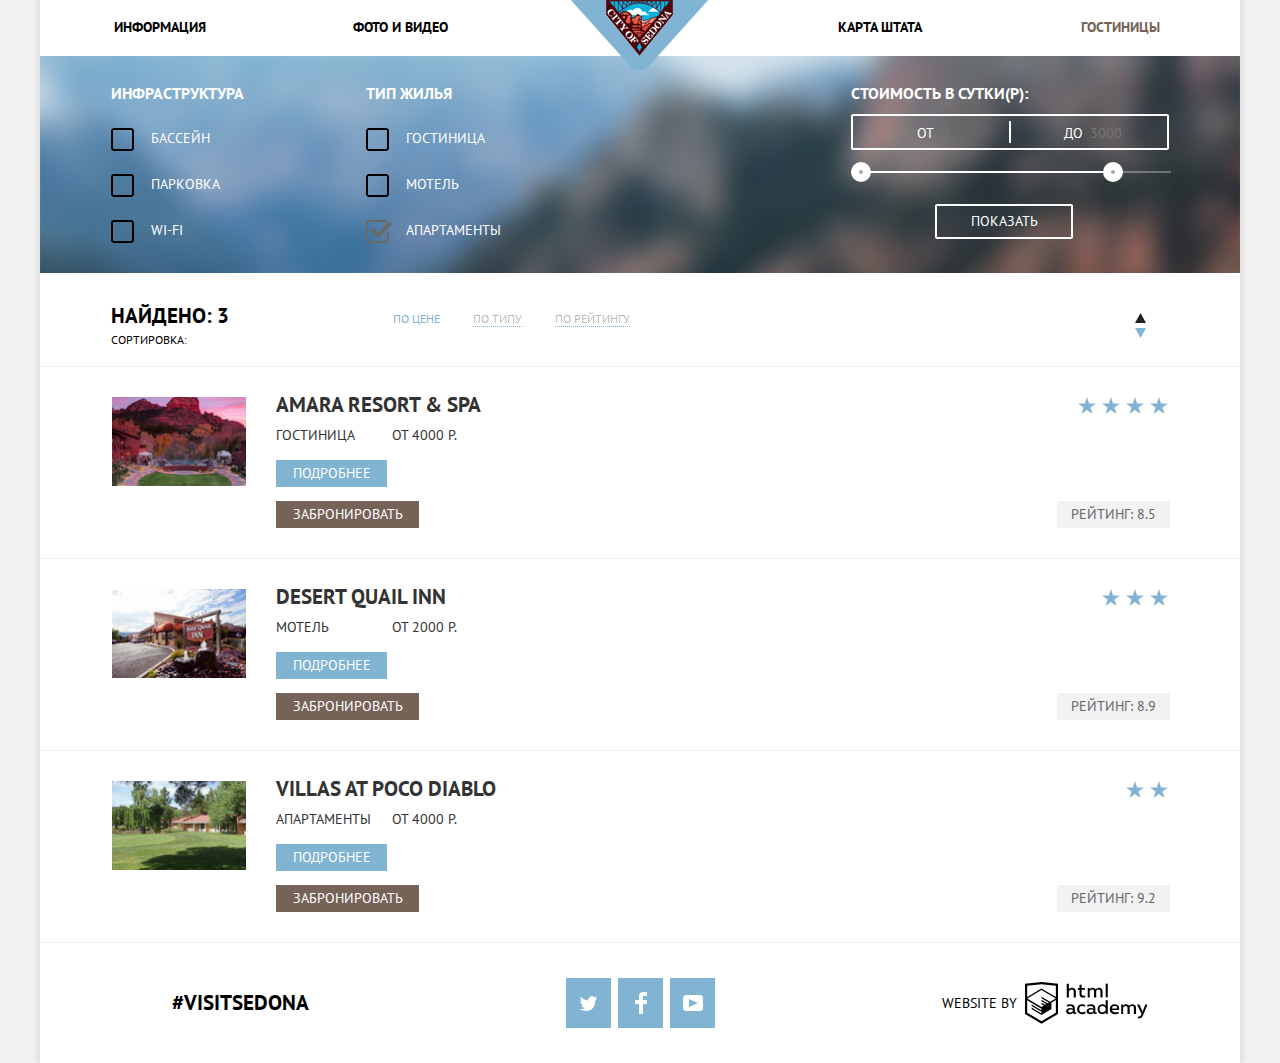
==== commit 6e849dde: "Финальная версия" ====
--- a/inner.html
+++ b/inner.html
@@ -5,7 +5,7 @@
     <title>Html Academy</title>
     <link href="css/normalize.css" rel="stylesheet">
     <link href="https://fonts.googleapis.com/css?family=PT+Sans:400,700&amp;subset=cyrillic" rel="stylesheet">
-    <link href="css/style.css" rel="stylesheet">
+    <link href="css/style.min.css" rel="stylesheet">
   </head>
   <body>
     <div class="container">
--- a/css/style.min.css
+++ b/css/style.min.css
@@ -0,0 +1 @@
+.title,body{font-family:"PT Sans","Arial",sans-serif}body{margin:0 auto;padding:0;min-width:1280px;line-height:21px;text-transform:uppercase;background-color:#f2f2f2;font-size:14px;color:#333;font-weight:400}.container{margin:0 auto;width:1200px;background-color:#fff;-webkit-box-shadow:0 0 8px 2px rgba(0,0,0,.1);box-shadow:0 0 8px 2px rgba(0,0,0,.1)}.title{font-size:21px;color:#000;font-weight:700}.visually-hidden{position:absolute;clip:rect(0 0 0 0);width:1px;height:1px;margin:-1px}img{width:100%;height:auto}.main-header{position:relative}.main-logo{position:absolute;left:50%;margin-left:-69px;z-index:10}.main-navigation{line-height:26px;font-weight:700}.navigation{display:-webkit-box;display:-ms-flexbox;display:flex;margin:0;padding:0;list-style:none}.navigation li{width:20%;padding:14px 0 16px;text-align:center}.navigation li:nth-child(2){margin-right:20%}.navigation a{color:#000;text-decoration:none}.navigation a:hover{color:#81b3d2}.navigation a:active{color:rgba(0,0,0,.3)}.welcome-page{position:relative;margin-bottom:56px}.welcome-page::before{position:absolute;content:"";width:1200px;height:57px;bottom:0;background-image:url(../img/background-main-mask.png);background-repeat:no-repeat}.feature-photo img,.result-photo img,.welcome-page img{display:block}.appeal{width:500px;margin:auto;font-size:21px;line-height:26px;font-weight:700;text-align:center}.appeal p{margin-bottom:28px}.appeal p:nth-child(2){margin-bottom:50px}.five-reasons{font-size:14px;font-weight:400}.features-item{display:-webkit-box;display:-ms-flexbox;display:flex}.feature-text{width:400px;margin:0 auto;font:inherit;color:#fff;text-align:center;background-color:#81b3d2;border-top:1px solid transparent;border-bottom:1px solid transparent}.feature-text h2{margin-top:47px;margin-left:122px;margin-right:122px;color:#fff}.feature-text .number{display:inline-block;margin-top:9px}.feature-text p{margin-top:22px;margin-left:45px;margin-right:45px}.feature-item-list{border:1px solid transparent}.offer-list{display:-webkit-box;display:-ms-flexbox;display:flex;-webkit-box-pack:justify;-ms-flex-pack:justify;justify-content:space-between;margin:0;padding:0;list-style:none}.offer-item{width:400px;text-align:center}.offer-item h2{margin-top:162px;margin-bottom:24px}.offer-item p{margin-bottom:83px;margin-left:54px;margin-right:55px}.offer-item-food,.offer-item-living,.offer-item-souvenir{background-image:url(../img/offer-item-housing.svg);background-repeat:no-repeat;background-position:center 61px}.offer-item-food,.offer-item-souvenir{background-image:url(../img/offer-item-food.svg)}.offer-item-souvenir{background-image:url(../img/offer-item-souvenir.svg);background-position:center 57px}.feature-item-list{background-color:#eee}.feature-list{display:-webkit-box;display:-ms-flexbox;display:flex;margin:0;padding:0;list-style:none;text-align:center}.feature-item{width:400px}.feature-item h2{margin:49px 130px 24px 128px}.feature-item p{margin:24px 65px 60px 62px}.search-form{position:relative}.appeal-text{width:500px;margin:0 auto;padding-top:50px;line-height:24px;text-align:center}.appeal-text .text,.modal-form input{color:#000;font-size:30px;line-height:36px;font-weight:700}.appeal-text p{margin-top:25px;margin-bottom:48px}.search-button{margin-left:315px;margin-right:315px;padding:32px 140px;color:#fff;font:inherit;font-size:21px;font-weight:700;text-transform:uppercase;border:0;background-color:#766357;cursor:pointer}.search-button:hover{background-color:#604e43}.search-button:active{color:rgba(255,255,255,.3);background-color:#503e33}@-webkit-keyframes movingButton{0%{-webkit-transform:translateX(-1000px);transform:translateX(-1000px)}80%{-webkit-transform:translateX(20px);transform:translateX(20px)}to{-webkit-transform:translateX(0);transform:translateX(0)}}@keyframes movingButton{0%{-webkit-transform:translateX(-1000px);transform:translateX(-1000px)}80%{-webkit-transform:translateX(20px);transform:translateX(20px)}to{-webkit-transform:translateX(0);transform:translateX(0)}}@-webkit-keyframes shakingButton{0%,to{-webkit-transform:translateX(0);transform:translateX(0)}10%,30%,50%,70%,90%{-webkit-transform:translateX(-10px);transform:translateX(-10px)}20%,40%,60%,80%{-webkit-transform:translateX(10px);transform:translateX(10px)}}@keyframes shakingButton{0%,to{-webkit-transform:translateX(0);transform:translateX(0)}10%,30%,50%,70%,90%{-webkit-transform:translateX(-10px);transform:translateX(-10px)}20%,40%,60%,80%{-webkit-transform:translateX(10px);transform:translateX(10px)}}.modal-form{position:absolute;left:315px;z-index:10;width:569px;margin:0 auto;color:#000;line-height:26px;font-weight:700;background-color:#fff;-webkit-box-shadow:0 3px 15px 0 rgba(0,0,0,.15);box-shadow:0 3px 15px 0 rgba(0,0,0,.15);display:none}.modal-form-show{display:block;-webkit-animation-name:movingButton;animation-name:movingButton;-webkit-animation-duration:1.5s;animation-duration:1.5s}.modal-form-error{-webkit-animation-name:shakingButton;animation-name:shakingButton;-webkit-animation-duration:2s;animation-duration:2s}.modal-form input{-webkit-box-sizing:border-box;box-sizing:border-box;width:345px;height:38px;padding:5px 45px 6px 10px;font-size:14px;line-height:26px;font-family:"PT Sans","Arial",sans-serif;text-transform:uppercase;border:0;background-color:#f2f2f2}.modal-form input:hover{background-color:#ebebeb}.modal-form input:focus{outline:2px solid #e5e5e5;background-color:#fff}.modal-form .field-number{width:113px;padding-right:37px;padding-left:37px;text-align:center}.modal-form label{-webkit-box-sizing:border-box;box-sizing:border-box;position:relative;display:inline-block;width:108px;margin-left:57px}.modal-form label:nth-of-type(4){width:64px;margin-left:48px}.modal-form input:nth-of-type(1){margin-top:55px;margin-bottom:28px}.modal-form input:nth-of-type(4){margin-top:30px;margin-bottom:55px}.minus{position:absolute;top:12px;left:125px;display:inline-block;width:13px;height:13px;background-image:url(../img/minus.png);cursor:pointer}.minus,.minus:hover,.plus{background-repeat:no-repeat}.plus{position:absolute;top:9px;left:202px;display:inline-block;width:13px;height:13px;cursor:pointer;background-image:url(../img/plus.png)}.minus:hover{background-image:url(../img/minus-hover.png)}.minus:active,.plus:active,.plus:hover{background-image:url(../img/plus-hover.png);background-repeat:no-repeat}.minus:active,.plus:active{background-image:url(../img/minus-active.png)}.plus:active{background-image:url(../img/plus-active.png)}.children-minus{left:80px}.children-plus{left:155px}.modal-button{padding:16px 196px;margin-left:56px;margin-bottom:55px;color:#fff;font:inherit;font-size:21px;line-height:26px;font-weight:700;text-transform:uppercase;text-align:center;border:0;background-color:#81b3d2;cursor:pointer}.modal-button:hover{background-color:#669ec0}.modal-button:active{color:rgba(255,255,255,.3);background-color:#5496bd}.arrivel-time,.departure-time{position:absolute;display:inline-block;width:23px;height:23px;left:428px;top:15%;background-image:url(../img/calendar.svg);background-repeat:no-repeat;cursor:pointer}.arrivel-time:hover,.departure-time:hover{background-image:url(../img/calendar-hover.svg);background-repeat:no-repeat}.arrivel-time:active,.departure-time:active{background-image:url(../img/calendar-active.svg);background-repeat:no-repeat}.footer-content{position:relative;line-height:26px}.map{background:url(../img/map.jpg) no-repeat}.footer-social{position:absolute;bottom:0;width:1200px;display:-webkit-box;display:-ms-flexbox;display:flex;padding-top:35px;padding-bottom:35px;background-color:rgba(255,255,255,.9)}.footer-social-inner{position:static}.hashtag{padding-top:12px;margin-left:132px}.hashtag a{color:#000;font-size:21px;font-weight:700;text-decoration:none}.footer-social-list{display:-webkit-box;display:-ms-flexbox;display:flex;padding:0;margin:0 0 0 257px;text-align:center;list-style:none}.social-button{width:45px;height:50px;background-color:#81b3d2;cursor:pointer}.social-button-facebook,.social-button-twitter,.social-button-youtube{background-image:url(../img/twitter-icon.svg);background-repeat:no-repeat;background-position:50% 50%}.social-button-facebook,.social-button-youtube{margin-left:7px;background-image:url(../img/fb-icon.svg)}.social-button-youtube{background-image:url(../img/youtube-icon.svg)}.social-button:hover{background-color:#669ec0}.social-button-facebook:active,.social-button-twitter:active,.social-button-youtube:active{background-color:#5496bd;background-image:url(../img/twitter-icon-push.svg);background-repeat:no-repeat;background-position:50% 50%}.social-button-facebook:active,.social-button-youtube:active{background-image:url(../img/fb-icon-push.svg)}.social-button-youtube:active{background-image:url(../img/youtube-icon-push.svg)}.footer-copyright{display:-webkit-box;display:-ms-flexbox;display:flex;margin-left:227px;-webkit-box-align:center;-ms-flex-align:center;align-items:center}.footer-social-list a{margin-right:10px;color:#000;text-decoration:none}.copyright{display:inline-block;color:#000;font-size:14px}.footer-logo{display:inline-block;width:122px;height:42px;margin-left:8px;background-image:url(../img/logo-footer.svg);background-repeat:no-repeat}.footer-logo:active,.footer-logo:hover{background-image:url(../img/logo-footer-hover.svg);background-repeat:no-repeat}.footer-logo:active{background-image:url(../img/logo-footer-active.svg)}.main-navigation-current{color:#766357}.filter-form{display:-webkit-box;display:-ms-flexbox;display:flex;padding-top:27px;color:#fff;background-color:#47769f;background-image:url(../img/filter-background.jpg);background-position:0 0;background-repeat:no-repeat}.filter{padding:0;margin:0 0 7px;border:0}.filter-infrasructure{width:155px;margin-left:71px}.filter-living{width:155px;margin-left:100px}.filter-price{width:320px;margin-left:330px}.filter ul{padding:0;margin:10px 0 0;list-style:none}.filter-infrastructure-option{position:relative;margin-bottom:21px}.filter-infrastructure-option input[type=checkbox]{display:none}.filter-infrastructure-option label{display:inline-block;height:25px;padding-left:40px;background-image:url(../img/checkbox-off.svg);background-repeat:no-repeat;cursor:pointer}.filter-infrastructure-option input[type=checkbox]:checked+label{background-image:url(../img/checkbox-on.svg);background-repeat:no-repeat}.filter-infrastructure-option input[disabled]+label{background-image:url(../img/checkbox-off-disabled.svg);background-repeat:no-repeat}.filter-title{margin-bottom:14px;font-size:16px;font-weight:700}.filter-price .filter-title{margin-bottom:10px}.range-max-min,.range-max-min label{-webkit-box-sizing:border-box;box-sizing:border-box}.range-max-min{height:36px;margin-bottom:17px;border:2px solid #fff;border-radius:2px;background-image:url(../img/range-line-border.png);background-repeat:no-repeat;background-position:center center;width:318px;font-size:0}.range-max-min label{width:90px;padding-left:64px;padding-right:5px;text-transform:uppercase;font-size:14px;line-height:21px;color:#fff;font-family:"PT Sans","Arial",sans-serif;cursor:pointer}.range-max-min label:nth-of-type(2){padding-left:55px}.range-max-min input{-webkit-box-sizing:border-box;box-sizing:border-box;width:70px;height:34px;padding-right:8px;border:0;outline:0;font-size:14px;line-height:21px;color:#fff;font-family:"PT Sans","Arial",sans-serif;background-color:transparent}.range-control{position:relative;margin-top:21px}.range-line-full{height:2px;background-color:rgba(255,255,255,.3)}.range-line{width:252px;height:2px;background-color:#fff}.range-toggle{position:absolute;top:-9px;width:4px;height:4px;border:8px solid #fff;border-radius:50%;background-color:#ababab;-webkit-box-shadow:0 2px 1px 0 rgda(0,1,1,.2);box-shadow:0 2px 1px 0 rgda(0,1,1,.2);cursor:pointer}.range-toggle-max{left:252px}.range-toggle-max:hover,.range-toggle-min:hover{top:-10px;border:9px solid #fff}.range-button{-webkit-box-sizing:border-box;box-sizing:border-box;padding:5px 33px 5px 34px;margin-left:84px;margin-top:31px;border:2px solid #fff;border-radius:2px;font:inherit;color:#fff;text-transform:uppercase;background-color:transparent;cursor:pointer}.range-button:hover{color:#000;background-color:#fff}.founded{margin-right:45px;color:#000;font-size:21px;line-height:26px;font-weight:700}.sorting{display:-webkit-box;display:-ms-flexbox;display:flex;padding:30px 70px 16px 71px}.sort{margin-right:39px;color:#000;font-size:12px;line-height:18px}.sorting-list{width:290px;padding:0;margin-top:5px;margin-right:453px;list-style:none}.sorting-list li{display:inline-block;margin-right:29px}.sorting-list a{font-size:12px;line-height:18px;color:rgba(0,0,0,.3);text-decoration:none;border-bottom:1px dotted #81b3d2}.sorting-list a:hover{border-bottom:1px dotted #81b3d2;color:#81b3d2}.sorting-list a:active{border:0;color:#000}.sorting-option-current{color:#81b3d2;font-size:12px;line-height:18px}.arrows{margin-top:10px;font-size:7px;line-height:8px}.arrow-down,.arrow-up{display:inline-block;width:13px;height:13px}.arrow-up,.arrow-up:hover{background-repeat:no-repeat}.arrow-up{margin-right:7px;cursor:pointer;background-image:url(../img/icon-up-dir.svg)}.arrow-up:hover{background-image:url(../img/icon-up-dir-hover.svg)}.arrow-down-active,.arrow-up:active{background-image:url(../img/icon-up-dir-active.svg);background-repeat:no-repeat}.arrow-down-active{background-image:url(../img/icon-down-dir-active.svg)}.result-description,.result-info{display:-webkit-box;display:-ms-flexbox;display:flex}.result-info{padding:30px 70px 30px 72px;border-bottom:1px solid #f2f2f2}.result-description{-webkit-box-orient:vertical;-webkit-box-direction:normal;-ms-flex-direction:column;flex-direction:column;margin-right:522px}.housing span:first-child{display:inline-block;width:112px}.rating{display:-webkit-box;display:-ms-flexbox;display:flex;-webkit-box-orient:vertical;-webkit-box-direction:normal;-ms-flex-direction:column;flex-direction:column;-webkit-box-pack:justify;-ms-flex-pack:justify;justify-content:space-between}.rating p{text-align:center}.rating-stars{margin-left:3px;width:110px;text-align:right}.rating-stars span{display:inline-block;width:20px;height:20px;background-image:url(../img/icon-star.svg);background-repeat:no-repeat}.result-photo{margin-right:30px}.top-line{border-top:1px solid #f2f2f2}.hotel-name,.result-button{font-weight:700;cursor:pointer}.hotel-name{margin-bottom:7px;font-size:21px;line-height:26px;margin-top:-5px}.hotel-name:hover{color:#81b3d2}.hotel-name:active{color:rgba(0,0,0,.3)}.result-button{margin-top:14px;border:0;font:inherit;color:#fff;text-transform:uppercase}.more-detailed-button{margin-right:3px;padding:3px 16px 3px 17px;background-color:#81b3d2}.more-detailed-button:hover{background-color:#669ec0}.more-detailed-button:active{color:rgba(255,255,255,.3);background-color:#5496bd}.book-it-button{padding:3px 16px 3px 17px;background-color:#766357}.book-it-button:hover{background-color:#604e43}.book-it-button:active{color:rgba(255,255,255,.3);background-color:#503e33}.rating-output{margin:0;padding-top:3px;padding-bottom:3px;color:#666;background-color:#f2f2f2}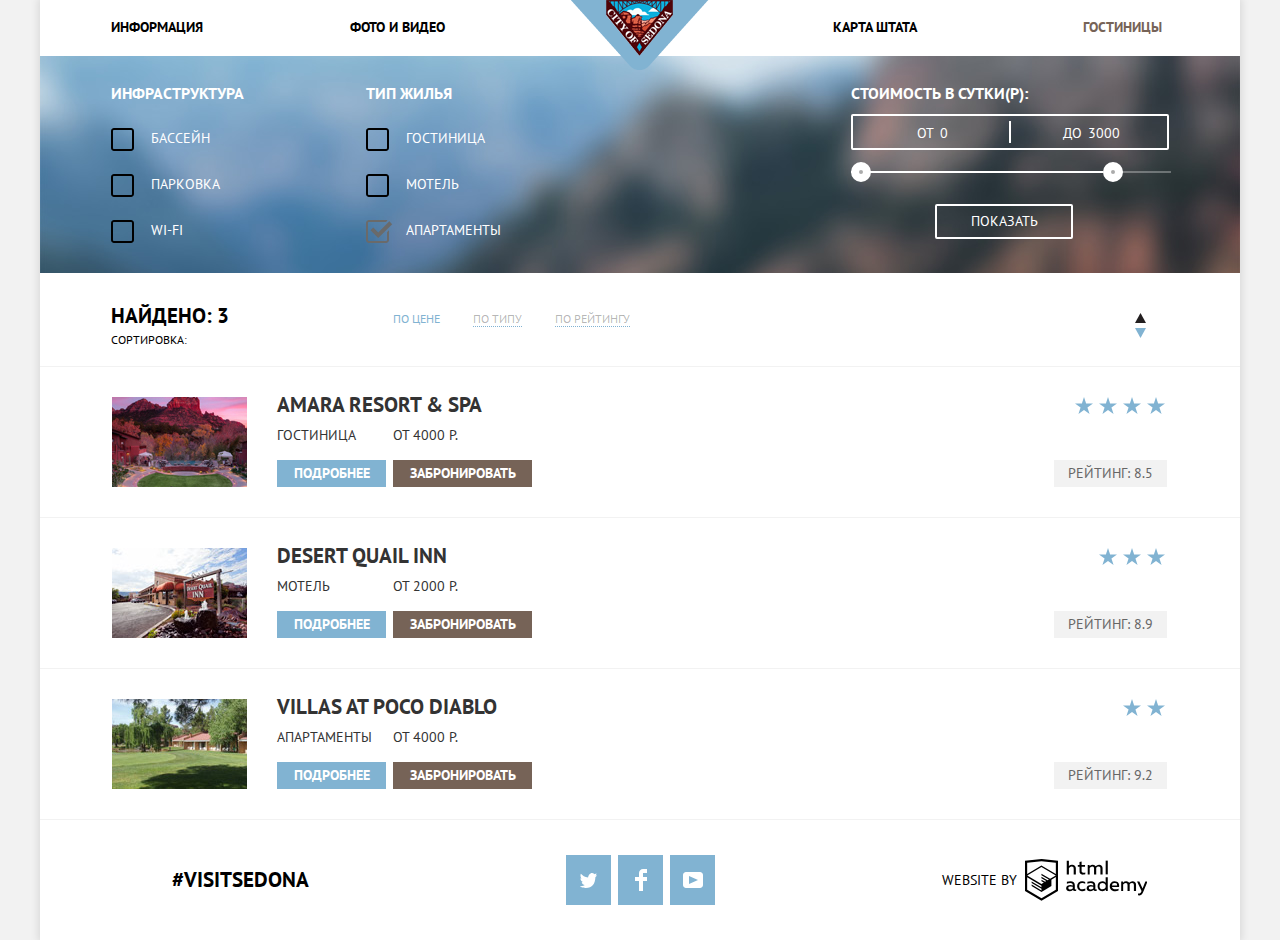
==== commit 46f557c4: "Кое что исправил" ====
--- a/inner.html
+++ b/inner.html
@@ -5,7 +5,7 @@
     <title>Html Academy</title>
     <link href="css/normalize.css" rel="stylesheet">
     <link href="https://fonts.googleapis.com/css?family=PT+Sans:400,700&amp;subset=cyrillic" rel="stylesheet">
-    <link href="css/style.min.css" rel="stylesheet">
+    <link href="css/style.css" rel="stylesheet">
   </head>
   <body>
     <div class="container">
--- a/css/style.css
+++ b/css/style.css
@@ -0,0 +1,1232 @@
+body{
+  margin: 0 auto;
+  padding: 0;
+  min-width: 1280px;
+
+  font-size: 14px;
+  line-height: 21px;
+  color: #333333;
+  font-weight: 400;
+  font-family: "PT Sans", "Arial", sans-serif;
+  text-transform: uppercase;
+
+  background-color: #f2f2f2;
+}
+
+.container{
+  margin: 0 auto;
+  width: 1200px;
+
+  background-color: #ffffff;
+  -webkit-box-shadow: 0 0 8px 2px rgba(0 ,0, 0, 0.1);
+          box-shadow: 0 0 8px 2px rgba(0 ,0, 0, 0.1);
+}
+
+.title{
+  font-size: 21px;
+  color: #000000;
+  font-weight: 700;
+  font-family: "PT Sans", "Arial", sans-serif;
+}
+
+.visually-hidden {
+  position: absolute;
+  clip: rect(0 0 0 0);
+  width: 1px;
+  height: 1px;
+  margin: -1px;
+}
+
+img{
+  width: 100%;
+  height: auto;
+}
+
+.main-header{
+  position: relative;
+}
+
+.main-logo{
+  position: absolute;
+  left: 50%;
+  margin-left: -69px;
+  z-index: 10;
+}
+
+.main-navigation{
+  line-height: 26px;
+  font-weight: 700;
+}
+
+.navigation{
+  display: -webkit-box;
+  display: -ms-flexbox;
+  display: flex;
+  margin: 0;
+  padding: 0;
+  margin-left: 71px;
+
+  list-style: none;
+}
+
+.navigation li{
+  padding: 14px 0 16px;
+}
+
+.navigation li:nth-child(2){
+  margin-left: 147px;
+}
+
+.navigation li:nth-child(3){
+  margin-left: 388px;
+}
+
+.navigation li:nth-child(4){
+  margin-left: 166px;
+}
+
+.navigation a{
+  color: #000000;
+  text-decoration: none;
+}
+
+.navigation a:hover{
+  color: #81b3d2;
+}
+
+.navigation a:active{
+  color: rgba(0, 0, 0, 0.3);
+}
+
+.welcome-page{
+  position: relative;
+  margin-bottom: 39px;
+}
+
+.welcome-page::before{
+  position: absolute;
+  content: "";
+  width: 1200px;
+  height: 57px;
+  bottom: 0px;
+
+  background-image: url("../img/background-main-mask.png");
+  background-repeat: no-repeat;
+}
+
+.welcome-page img{
+  display: block;
+}
+
+.appeal{
+  width: 492px;
+  margin: 0 auto;
+  border: 1px solid transparent;
+    
+  font-size: 21px;
+  line-height: 26px;
+  font-weight: 700;
+}
+
+.appeal p{
+  margin-bottom: 28px;
+  text-align: center;
+}
+
+.appeal p:nth-child(2){
+  margin-bottom: 50px;
+    
+  font-size: 14px;
+  font-weight: 400;
+  text-align: left;
+}
+
+.features-item{
+  display: -webkit-box;
+  display: -ms-flexbox;
+  display: flex;
+}
+
+.feature-text{
+  width: 400px;
+  margin: 0 auto;
+
+  font: inherit;
+  color: #ffffff;
+  text-align: center;
+
+  background-color: #81b3d2;
+  border-top: 1px solid transparent;
+  border-bottom: 1px solid transparent;
+}
+
+.feature-text h2{
+  margin-top: 46px;
+  margin-left: 121px;
+  margin-right: 122px;
+  color: #ffffff;
+}
+
+.feature-text .number{
+  display: inline-block;
+  margin-top: 7px;
+}
+
+.feature-text p{
+  margin-top: 23px;
+  margin-left: 45px;
+  margin-right: 45px;
+}
+
+.feature-photo img{
+  display: block;
+}
+
+.feature-item-list{
+  border: 1px solid transparent;
+}
+
+.offer-list{
+  display: -webkit-box;
+  display: -ms-flexbox;
+  display: flex;
+  -webkit-box-pack: justify;
+      -ms-flex-pack: justify;
+          justify-content: space-between;
+  margin: 0;
+  padding: 0;
+
+  list-style: none;
+}
+
+.offer-item{
+  width: 400px;
+  text-align: center;
+}
+
+.offer-item h2{
+  margin-top: 162px;
+  margin-bottom: 24px;
+}
+
+.offer-item p{
+  margin-bottom: 83px;
+  margin-left: 54px;
+  margin-right: 55px;
+}
+
+.offer-item-living{
+  background-image: url("../img/offer-item-housing.svg");
+  background-repeat: no-repeat;
+  background-position: center 61px;
+}
+
+.offer-item-food{
+  background-image: url("../img/offer-item-food.svg");
+  background-repeat: no-repeat;
+  background-position: center 61px;
+}
+
+.offer-item-souvenir{
+  background-image: url("../img/offer-item-souvenir.svg");
+  background-repeat: no-repeat;
+  background-position: center 57px;
+}
+
+.feature-item-list{
+  background-color: #eeeeee;
+}
+
+.feature-list{
+  display: -webkit-box;
+  display: -ms-flexbox;
+  display: flex;
+  margin: 0;
+  padding: 0;
+    
+  list-style: none;
+  text-align: center;
+}
+
+.feature-item{
+  width: 400px;
+}
+
+.feature-item h2{
+  margin-top: 49px;
+  margin-bottom: 24px;
+  margin-left: 128px;
+  margin-right: 130px;
+}
+
+.feature-item p{
+  margin-top: 24px;
+  margin-bottom: 60px;
+  margin-left: 62px;
+  margin-right: 65px;
+}
+
+.search-form{
+  position:relative;
+}
+
+.appeal-text{
+  width: 500px;
+  margin: 0 auto;
+  padding-top: 50px;
+
+  line-height: 24px;
+  text-align: center;
+}
+
+.appeal-text .text{
+  color: #000000;
+  font-size: 30px;
+  line-height: 36px;
+  font-weight: 700;
+}
+
+.appeal-text p{
+  margin-top: 25px;
+  margin-bottom: 48px;
+}
+
+.search-button{
+  margin-left: 315px;
+  margin-right: 315px;
+  padding-top: 32px;
+  padding-bottom: 32px;
+  padding-left: 140px;
+  padding-right: 140px;
+
+  color: #ffffff;
+  font: inherit;
+  font-size: 21px;
+  font-weight: 700;
+  text-transform: uppercase;
+
+  border: none;
+  background-color: #766357;
+  cursor: pointer;
+}
+
+.search-button:hover{
+  background-color: #604e43;
+}
+
+.search-button:active{
+  color: rgba(255, 255, 255, 0.3);
+
+  background-color: #503e33;
+}
+
+@-webkit-keyframes movingButton{
+  0%{
+    -webkit-transform: translateX(-1000px);
+            transform: translateX(-1000px);
+  }
+  80%{
+    -webkit-transform: translateX(20px);
+            transform: translateX(20px);
+  }
+  100%{
+    -webkit-transform: translateX(0);
+            transform: translateX(0);
+  }
+}
+
+@keyframes movingButton{
+  0%{
+    -webkit-transform: translateX(-1000px);
+            transform: translateX(-1000px);
+  }
+  80%{
+    -webkit-transform: translateX(20px);
+            transform: translateX(20px);
+  }
+  100%{
+    -webkit-transform: translateX(0);
+            transform: translateX(0);
+  }
+}
+
+@-webkit-keyframes shakingButton {
+ 0%,
+  100% {
+    -webkit-transform: rotate(0);
+            transform: rotate(0);
+  }
+
+  10%,
+  30%,
+  50%,
+  70%,
+  90% {
+    -webkit-transform: rotate(-1deg);
+            transform: rotate(-1deg);
+  }
+
+  20%,
+  40%,
+  60%,
+  80% {
+    -webkit-transform: rotate(1deg);
+            transform: rotate(1deg);
+  }
+}
+
+@keyframes shakingButton {
+  0%,
+  100% {
+    -webkit-transform: rotate(0);
+            transform: rotate(0);
+  }
+
+  10%,
+  30%,
+  50%,
+  70%,
+  90% {
+    -webkit-transform: rotate(-1deg);
+            transform: rotate(-1deg);
+  }
+
+  20%,
+  40%,
+  60%,
+  80% {
+    -webkit-transform: rotate(1deg);
+            transform: rotate(1deg);
+  }
+}
+
+.modal-form{
+  position: absolute;
+  left: 50%;
+  width: 569px;
+  margin-left: -284.5px;
+  z-index: 10;
+
+  color: #000000;
+  line-height: 26px;
+  font-weight: 700;
+
+  background-color: #ffffff;
+  -webkit-box-shadow: 0 3px 15px 0 rgba(0, 0, 0, 0.15);
+          box-shadow: 0 3px 15px 0 rgba(0, 0, 0, 0.15);
+  display: none;
+}
+
+.modal-form-show{
+  display: block;
+  -webkit-animation-name: movingButton;
+          animation-name: movingButton;
+  -webkit-animation-duration: 1s;
+          animation-duration: 1s;
+}
+
+.modal-form-error{
+  -webkit-animation-name: shakingButton;
+          animation-name: shakingButton;
+  -webkit-animation-duration: 1s;
+          animation-duration: 1s;  
+}
+
+.modal-form input{
+  -webkit-box-sizing: border-box;
+          box-sizing: border-box;
+  width: 345px;
+  height: 38px;
+  padding: 5px 45px 6px 10px;
+    
+  font-size: 14px;
+  font-weight: 700;
+  font-family: "PT Sans", "Arial", sans-serif;
+  color: #000000;
+  line-height: 26px;
+  text-transform: uppercase;
+    
+  border: none;
+  background-color: #f2f2f2;
+}
+
+.modal-form input[type="text"]::-webkit-input-placeholder{
+    color: #000000;
+} 
+.modal-form input[type="text"]::-moz-placeholder{
+    color: #000000;
+}
+
+.modal-form input:hover{
+  background-color: #ebebeb;
+}
+
+.modal-form input:focus{
+  outline: 2px solid #e5e5e5;
+  background-color: #ffffff;
+}
+
+.modal-form .field-number{
+  width: 113px;
+  padding-right: 37px;
+  padding-left: 37px;
+    
+  text-align: center;
+}
+
+.modal-form label{
+  -webkit-box-sizing: border-box;
+          box-sizing: border-box;
+  position: relative;
+  display: inline-block;
+  width: 108px;
+  margin-left: 57px;
+}
+
+.modal-form label:nth-of-type(4){
+  width: 64px;
+  margin-left: 48px;
+}
+
+.modal-form input:nth-of-type(1){
+  margin-top: 55px;
+  margin-bottom: 28px;
+}
+
+.modal-form input:nth-of-type(4){
+  margin-top: 30px;
+  margin-bottom: 55px;
+}
+
+.minus{
+  position: absolute;
+  top: 12px;
+  left: 125px;
+  display: inline-block;
+  width: 13px;
+  height: 13px;
+
+  background-image: url("../img/minus.png");
+  background-repeat: no-repeat;
+  cursor: pointer;
+}
+
+.plus{
+  position: absolute;
+  top: 9px;
+  left: 202px;
+  display: inline-block;
+  width: 13px;
+  height: 13px;
+
+  background-image: url("../img/plus.png");
+  background-repeat: no-repeat;
+  cursor: pointer;
+}
+
+.minus:hover{
+  background-image: url("../img/minus-hover.png");
+  background-repeat: no-repeat;
+}
+
+.plus:hover{
+  background-image: url("../img/plus-hover.png");
+  background-repeat: no-repeat;
+}
+
+.minus:active{
+  background-image: url("../img/minus-active.png");
+  background-repeat: no-repeat;
+}
+
+.plus:active{
+  background-image: url("../img/plus-active.png");
+  background-repeat: no-repeat;
+}
+
+.children-minus{
+  left: 80px;
+}
+
+.children-plus{
+  left: 155px;
+}
+
+.modal-button{
+  padding: 16px 196px;
+  margin-left: 56px;
+  margin-bottom: 55px;
+    
+  color: #ffffff;
+  font: inherit;
+  font-size: 21px;
+  line-height: 26px;
+  font-weight: 700;
+  text-transform: uppercase;
+  text-align: center;
+
+  border: none;
+  background-color: #81b3d2;
+  cursor: pointer;
+}
+
+.modal-button:hover{
+  background-color: #669ec0;
+}
+
+.modal-button:active{
+  color: rgba(255, 255, 255, 0.3);
+  background-color: #5496bd;
+}
+
+.arrivel-time,
+.departure-time{
+  position: absolute;
+  display: inline-block;
+  width: 23px;
+  height: 23px;
+  left: 428px;
+  top: 15%;
+
+  background-image: url("../img/calendar.svg");
+  background-repeat: no-repeat;
+  cursor: pointer;
+}
+
+.arrivel-time:hover,
+.departure-time:hover{
+  background-image: url("../img/calendar-hover.svg");
+  background-repeat: no-repeat;
+}
+
+.arrivel-time:active,
+.departure-time:active{
+  background-image: url("../img/calendar-active.svg");
+  background-repeat: no-repeat;
+}
+
+.footer-content{
+  position: relative;
+  line-height: 26px;
+}
+
+.map{
+  background: url("../img/map.jpg") no-repeat;
+}
+
+.footer-social{
+  position: absolute;
+  bottom: 0;
+  width: 1200px;
+  display: -webkit-box;
+  display: -ms-flexbox;
+  display: flex;
+  padding-top: 35px;
+  padding-bottom: 35px;
+    
+  background-color: rgba(255, 255, 255, 0.9);
+}
+
+.footer-social-inner{
+  position: static;
+}
+
+.hashtag{
+  padding-top: 12px;
+  margin-left: 132px;
+}
+
+.hashtag a{
+  color: #000000;
+  font-size: 21px;
+  font-weight: 700;
+  text-decoration: none;
+}
+
+.footer-social-list{
+  display: -webkit-box;
+  display: -ms-flexbox;
+  display: flex;
+  margin: 0;
+  padding: 0;
+  margin-left: 257px;
+
+  text-align: center;
+  list-style: none;
+}
+
+.social-button{
+  width: 45px;
+  height: 50px;
+
+  background-color: #81b3d2;
+  cursor: pointer;
+}
+
+.social-button-twitter{
+  background-image: url("../img/twitter-icon.svg");
+  background-repeat: no-repeat;
+  background-position: 50% 50%;
+}
+
+.social-button-facebook{
+  margin-left: 7px;
+  background-image: url("../img/fb-icon.svg");
+  background-repeat: no-repeat;
+  background-position: 50% 50%;
+}
+
+.social-button-youtube{
+  margin-left: 7px;
+  background-image: url("../img/youtube-icon.svg");
+  background-repeat: no-repeat;
+  background-position: 50% 50%;
+}
+
+.social-button:hover{
+  background-color: #669ec0;
+}
+
+.social-button-twitter:active{
+  background-color: #5496bd;
+  background-image: url("../img/twitter-icon-push.svg");
+  background-repeat: no-repeat;
+  background-position: 50% 50%;
+}
+
+.social-button-facebook:active{
+  background-color: #5496bd;
+  background-image: url("../img/fb-icon-push.svg");
+  background-repeat: no-repeat;
+  background-position: 50% 50%;
+}
+
+.social-button-youtube:active{
+  background-color: #5496bd;
+  background-image: url("../img/youtube-icon-push.svg");
+  background-repeat: no-repeat;
+  background-position: 50% 50%;
+}
+
+.footer-copyright{
+  display: -webkit-box;
+  display: -ms-flexbox;
+  display: flex;
+  margin-left: 227px;
+
+  -webkit-box-align: center;
+
+      -ms-flex-align: center;
+
+          align-items: center;
+}
+
+.footer-social-list a{
+  margin-right: 10px;
+
+  color: #000000;
+  text-decoration: none;
+}
+
+.copyright{
+  display: inline-block;
+
+  color: #000000;
+  font-size: 14px;
+}
+
+.footer-logo{
+  display: inline-block;
+  width: 122px;
+  height: 42px;
+  margin-left: 8px;
+
+  background-image: url("../img/logo-footer.svg");
+  background-repeat: no-repeat;
+}
+
+.footer-logo:hover{
+  background-image: url("../img/logo-footer-hover.svg");
+  background-repeat: no-repeat;
+}
+
+.footer-logo:active{
+  background-image: url("../img/logo-footer-active.svg");
+  background-repeat: no-repeat;
+}
+
+.main-navigation-current{
+  color: #766357;
+}
+
+.filter-form{
+  display: -webkit-box;
+  display: -ms-flexbox;
+  display: flex;
+  padding-top: 27px;
+
+  color: #ffffff;
+
+  background-color: #47769f;
+  background-image: url("../img/filter-background.jpg");
+  background-position: 0 0;
+  background-repeat: no-repeat;
+}
+
+.filter{
+  margin: 0;
+  padding: 0;
+  margin-bottom: 7px;
+    
+  border: none;
+}
+
+.filter-infrasructure{
+  width: 155px;
+  margin-left: 71px;
+}
+
+.filter-living{
+  width: 155px;
+  margin-left: 100px;
+}
+
+.filter-price{
+  width: 320px;
+  margin-left: 330px;
+}
+
+.filter ul{
+  margin: 0;
+  padding: 0;
+  margin-top: 10px;
+
+  list-style: none;
+}
+
+.filter-infrastructure-option{
+  position: relative;
+  margin-bottom: 21px;
+}
+
+.filter-infrastructure-option input[type="checkbox"]{
+  display: none;
+}
+
+.filter-infrastructure-option label{
+  display: inline-block;
+  height: 25px;
+  padding-left: 40px;
+  
+  background-image: url("../img/checkbox-off.svg");
+  background-repeat: no-repeat;
+    
+  cursor: pointer;
+    
+}
+
+.filter-infrastructure-option input[type="checkbox"]:checked + label{
+  background-image: url("../img/checkbox-on.svg");
+  background-repeat: no-repeat;
+}
+
+.filter-infrastructure-option input[disabled] + label{
+  background-image: url("../img/checkbox-off-disabled.svg");
+  background-repeat: no-repeat; 
+}
+
+.filter-title{
+  margin-bottom: 14px;
+  font-size: 16px;
+  font-weight: 700;
+}
+
+.filter-price .filter-title{
+  margin-bottom: 10px;
+}
+
+.range-max-min{
+  -webkit-box-sizing: border-box;
+          box-sizing: border-box;
+  width: 318px;
+  height: 36px;
+  margin-bottom: 17px;
+  font-size: 0;
+  border: 2px solid #ffffff;
+  border-radius: 2px;
+    
+  background-image: url("../img/range-line-border.png");
+  background-repeat: no-repeat;
+  background-position: center center;
+}
+
+.range-max-min label{
+  -webkit-box-sizing: border-box;
+          box-sizing: border-box;
+  width: 90px;
+  padding-left: 64px;
+  padding-right: 4px;
+    
+  font-size: 14px;
+  line-height: 21px;
+  color: #ffffff;
+  text-transform: uppercase;
+  font-family: "PT Sans", "Arial", sans-serif;
+
+  cursor: pointer;
+}
+
+.range-max-min label:nth-of-type(2){
+  padding-left: 55px;
+}
+
+.range-max-min input[type="text"]::-webkit-input-placeholder{
+    color: #ffffff;
+} 
+.range-max-min input[type="text"]::-moz-placeholder{
+    color: #ffffff;
+}
+
+.range-max-min input{
+  -webkit-box-sizing: border-box;
+          box-sizing: border-box;
+  width: 70px;
+  height: 34px;
+  padding-right: 8px;
+  border: none;
+  outline: none;
+
+  font-size: 14px;
+  line-height: 21px;
+  color: #ffffff;
+  font-family: "PT Sans", "Arial", sans-serif;
+
+  background-color: transparent;
+}
+
+.range-control{
+  position: relative;
+  margin-top: 21px;
+}
+
+.range-line-full{  
+  height: 2px;
+
+  background-color: rgba(255, 255, 255, 0.3);
+}
+
+.range-line{
+  width: 252px;
+  height: 2px;
+
+  background-color: #ffffff; 
+}
+
+.range-toggle{
+  position: absolute;
+  top: -9px;  
+  width: 4px;
+  height: 4px;
+  border: 8px solid #ffffff;
+  border-radius: 50%;
+   
+  background-color: #ababab;
+  -webkit-box-shadow: 0 2px 1px 0 rgda(0, 1, 1, 0.2);
+          box-shadow: 0 2px 1px 0 rgda(0, 1, 1, 0.2);
+  
+  cursor: pointer;
+}
+
+.range-toggle-max{
+  left: 252px;
+}
+
+.range-toggle-min:hover{
+  top: -10px;  
+  border: 9px solid #ffffff;
+}
+
+.range-toggle-max:hover{
+  top: -10px;  
+  border: 9px solid #ffffff;
+}
+
+.range-button{
+  -webkit-box-sizing: border-box;
+          box-sizing: border-box;
+  padding: 5px 33px 5px 34px;
+  margin-left: 84px;
+  margin-top: 31px;
+  border: 2px solid #ffffff;
+  border-radius: 2px;
+    
+  font: inherit;
+  color: #ffffff;
+  text-transform: uppercase;
+
+  background-color: transparent;
+    
+  cursor: pointer;
+}
+
+.range-button:hover{
+  color: #000000;
+
+  background-color: #ffffff;
+}
+
+.founded{
+  margin-right: 45px;
+    
+  color: #000000;
+  font-size: 21px;
+  line-height: 26px;
+  font-weight: 700;
+}
+
+.sorting{
+  display: -webkit-box;
+  display: -ms-flexbox;
+  display: flex;
+  padding-top: 30px;
+  padding-bottom: 16px;
+  padding-left: 71px;
+  padding-right: 70px;
+}
+
+.sort{
+  margin-right: 39px;
+    
+  color: #000000;
+  font-size: 12px;
+  line-height: 18px;
+}
+
+.sorting-list{
+  width: 290px;
+  padding: 0;
+  margin-top: 5px;
+  margin-right: 453px;
+    
+  list-style: none;
+}
+
+.sorting-list li{
+  display: inline-block;
+  margin-right: 29px;
+}
+
+.sorting-list a{
+  font-size: 12px;
+  line-height: 18px;
+  color: rgba(0, 0, 0, 0.3);
+  text-decoration: none;
+
+  border-bottom: 1px dotted #81b3d2;
+}
+
+.sorting-list a:hover{
+  border-bottom: 1px dotted #81b3d2;
+    
+  color: #81b3d2;
+}
+
+.sorting-list a:active{
+  border: none;
+    
+  color: #000000;
+}
+
+.sorting-option-current{
+  color: #81b3d2;
+  font-size: 12px;
+  line-height: 18px;
+}
+
+.arrows{
+  margin-top: 10px;
+    
+  font-size: 7px;
+  line-height: 8px;
+}
+
+.arrow-up,
+.arrow-down{
+  display: inline-block;
+  width: 13px;
+  height: 13px;
+}
+
+.arrow-up{
+  margin-right: 7px;
+    
+  background-image: url("../img/icon-up-dir.svg");
+  background-repeat: no-repeat;
+    
+  cursor: pointer;
+}
+
+.arrow-up:hover{
+  background-image: url("../img/icon-up-dir-hover.svg");
+  background-repeat: no-repeat;
+}
+
+.arrow-up:active{
+  background-image: url("../img/icon-up-dir-active.svg");
+  background-repeat: no-repeat;
+}
+
+.arrow-down-active{
+  background-image: url("../img/icon-down-dir-active.svg");
+  background-repeat: no-repeat;
+}
+
+.result-info{
+  display: -webkit-box;
+  display: -ms-flexbox;
+  display: flex;
+  padding: 30px 70px 30px 72px;
+  border-bottom:1px solid #f2f2f2;
+}
+
+.result-description{
+  display: -webkit-box;
+  display: -ms-flexbox;
+  display: flex;
+  -webkit-box-orient: vertical;
+  -webkit-box-direction: normal;
+      -ms-flex-direction: column;
+          flex-direction: column;
+  margin-right: 522px;
+}
+
+.housing span:first-child{
+  display: inline-block;
+  width: 112px;
+}
+
+.rating{
+  display: -webkit-box;
+  display: -ms-flexbox;
+  display: flex;
+  -webkit-box-orient: vertical;
+  -webkit-box-direction: normal;
+      -ms-flex-direction: column;
+          flex-direction: column;
+  -webkit-box-pack: justify;
+      -ms-flex-pack: justify;
+          justify-content: space-between;
+}
+
+.rating p{
+  text-align: center;
+}
+
+.rating-stars{
+  margin-left: 3px;
+  width: 110px;
+    
+  text-align: right;
+}
+
+.rating-stars span{
+  display: inline-block;
+  width: 20px;
+  height: 20px;
+
+  background-image: url("../img/icon-star.svg");
+  background-repeat: no-repeat;
+}
+
+.result-photo img{
+  display: block;
+}
+
+.result-photo{
+  margin-right: 30px;
+}
+
+.top-line{
+  border-top:1px solid #f2f2f2;
+}
+
+.hotel-name{
+  margin-top: -5px;
+  margin-bottom: 7px;
+    
+  font-size: 21px;
+  line-height: 26px;
+  font-weight: 700;
+
+  cursor: pointer;
+}
+
+.hotel-name:hover{
+  color: #81b3d2;
+}
+
+.hotel-name:active{
+  color: rgba(0, 0, 0, 0.3);
+}
+
+.result-button{
+  margin-top: 14px;
+  border: none;
+  
+  font: inherit;  
+  text-transform: uppercase;
+  font-weight: 700;
+  color: #ffffff;
+    
+  cursor: pointer;
+}
+
+.more-detailed-button{
+  margin-right: 3px;
+  padding: 3px 16px 3px 17px;
+  background-color: #81b3d2;
+}
+
+.more-detailed-button:hover{
+  background-color: #669ec0;
+}
+
+.more-detailed-button:active{
+  color: rgba(255, 255, 255, 0.3);
+    
+  background-color: #5496bd;
+}
+
+.book-it-button{
+  padding: 3px 16px 3px 17px;
+    
+  background-color: #766357;
+}
+
+.book-it-button:hover{
+  background-color: #604e43;
+}
+
+.book-it-button:active{
+  color: rgba(255, 255, 255, 0.3);
+    
+  background-color: #503e33;
+}
+
+.rating-output{
+  margin: 0;
+  padding-top: 3px;
+  padding-bottom: 3px;
+    
+  color: #666666;
+  
+  background-color: #f2f2f2;
+}
+
+
+
+
+
+
+
+
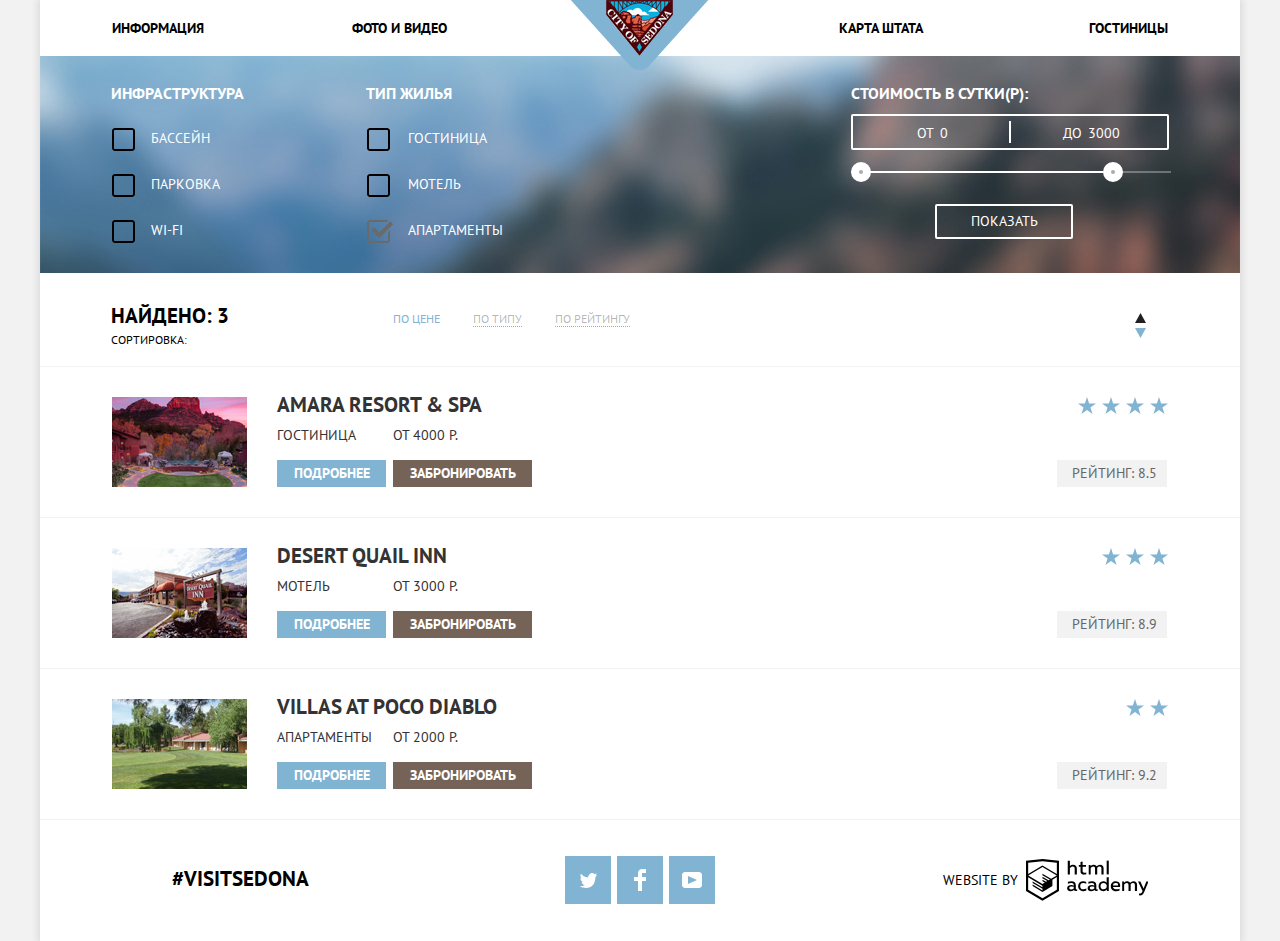
==== commit 8d5d3d79: "Исправлены замечания" ====
--- a/inner.html
+++ b/inner.html
@@ -34,15 +34,15 @@
             <ul>
               <li class="filter-infrastructure-option">
                 <input type="checkbox" name="pool" id="pool" >
-                <label for="pool">Бассейн</label>
+                <label class="filter-infrastructure-label" for="pool">Бассейн</label>
               </li>
               <li class="filter-infrastructure-option">
                 <input type="checkbox" name="parking-place" id="parking-place">
-                <label for="parking-place">Парковка</label>
+                <label class="filter-infrastructure-label" for="parking-place">Парковка</label>
               </li>
               <li class="filter-infrastructure-option">
                 <input type="checkbox" name="wi-fi" id="wi-fi">
-                <label for="wi-fi">Wi-Fi</label>
+                <label class="filter-infrastructure-label" for="wi-fi">Wi-Fi</label>
               </li>
             </ul>
           </fieldset>
@@ -96,8 +96,8 @@
             <li class="sorting-option"><a href="#">По рейтингу</a></li>
           </ul>
           <div class="arrows">
-            <a class="arrow-up"></a>
-            <a class="arrow-down arrow-down-active"></a>
+            <a class="arrow-up"><i class="visually-hidden">Кнопка сортировки по возрастанию</i></a>
+            <a class="arrow-down arrow-down-active"><i class="visually-hidden">Кнопка сортировки по убыванию</i></a>
           </div>
         </section>
 
@@ -120,6 +120,7 @@
             </div>
             <div class="rating">
               <div class="rating-stars">
+                <i class="visually-hidden">Рейтинг гостиницы</i>
                 <span></span>
                 <span></span>
                 <span></span>
@@ -137,7 +138,7 @@
               <span class="hotel-name">Desert Quail Inn</span>
               <div  class="housing">
                 <span>Мотель</span>
-                <span>От 2000 Р.</span>
+                <span>От 3000 Р.</span>
               </div>
               <div>
                 <button class="result-button more-detailed-button" type="submit">Подробнее</button>
@@ -146,6 +147,7 @@
             </div>
             <div class="rating">
               <div class="rating-stars">
+                <i class="visually-hidden">Рейтинг гостиницы</i>
                 <span></span>
                 <span></span>
                 <span></span>
@@ -162,7 +164,7 @@
               <span class="hotel-name">Villas at Poco Diablo</span>
               <div  class="housing">
                 <span>Апартаменты</span>
-                <span>От 4000 Р.</span>
+                <span>От 2000 Р.</span>
               </div>
               <div>
                 <button class="result-button more-detailed-button" type="submit">Подробнее</button>
@@ -171,6 +173,7 @@
             </div>
             <div class="rating">
               <div class="rating-stars">
+                <i class="visually-hidden">Рейтинг гостиницы</i>
                 <span></span>
                 <span></span>
               </div>
@@ -205,7 +208,7 @@
             </ul>
             <div class="footer-copyright">
               <span class="copyright">website by</span>
-              <a class="footer-logo" href="https://htmlacademy.ru/intensive/htmlcss"></a>
+              <a class="footer-logo" href="https://htmlacademy.ru/intensive/htmlcss"><i class="visually-hidden">Логотип академии</i></a>
             </div>
           </div>
         </section>
--- a/css/style.css
+++ b/css/style.css
@@ -1,7 +1,7 @@
 body{
   margin: 0 auto;
   padding: 0;
-  min-width: 1280px;
+  min-width: 1200px;
 
   font-size: 14px;
   line-height: 21px;
@@ -42,52 +42,42 @@
   height: auto;
 }
 
-.main-header{
-  position: relative;
-}
-
 .main-logo{
   position: absolute;
+  top: 0;
   left: 50%;
   margin-left: -69px;
   z-index: 10;
 }
 
-.main-navigation{
-  line-height: 26px;
-  font-weight: 700;
+.main-header{
+  padding-left: 6%;
+  padding-right: 6%;
+  background: white;
+  position: relative;
 }
 
 .navigation{
   display: -webkit-box;
   display: -ms-flexbox;
   display: flex;
+  flex-wrap: wrap;
+  height: 56px;
   margin: 0;
   padding: 0;
-  margin-left: 71px;
 
   list-style: none;
 }
 
 .navigation li{
-  padding: 14px 0 16px;
-}
-
-.navigation li:nth-child(2){
-  margin-left: 147px;
-}
-
-.navigation li:nth-child(3){
-  margin-left: 388px;
-}
-
-.navigation li:nth-child(4){
-  margin-left: 166px;
+  width: 240px;
 }
 
 .navigation a{
   color: #000000;
   text-decoration: none;
+  font-weight: 700;
+  line-height: 56px;
 }
 
 .navigation a:hover{
@@ -96,6 +86,19 @@
 
 .navigation a:active{
   color: rgba(0, 0, 0, 0.3);
+}
+
+.navigation li:nth-child(2){
+  margin-right: 91px;
+}
+
+.navigation li:nth-child(3){
+  text-align: right;
+}
+
+.navigation li:nth-child(4){
+  text-align: right;
+  margin-left: 5px;
 }
 
 .welcome-page{
@@ -129,12 +132,12 @@
 }
 
 .appeal p{
-  margin-bottom: 28px;
+  margin-bottom: 27px;
   text-align: center;
 }
 
 .appeal p:nth-child(2){
-  margin-bottom: 50px;
+  margin-bottom: 49px;
     
   font-size: 14px;
   font-weight: 400;
@@ -162,9 +165,14 @@
 
 .feature-text h2{
   margin-top: 46px;
-  margin-left: 121px;
-  margin-right: 122px;
+  padding-left: 121px;
+  padding-right: 122px;
+    
   color: #ffffff;
+}
+
+.devil-bridge{
+  margin-top: 45px;
 }
 
 .feature-text .number{
@@ -173,17 +181,13 @@
 }
 
 .feature-text p{
-  margin-top: 23px;
-  margin-left: 45px;
-  margin-right: 45px;
+  padding-left: 37px;
+  padding-right: 39px;
+  margin-top: 21px;
 }
 
 .feature-photo img{
   display: block;
-}
-
-.feature-item-list{
-  border: 1px solid transparent;
 }
 
 .offer-list{
@@ -205,35 +209,37 @@
 }
 
 .offer-item h2{
-  margin-top: 162px;
-  margin-bottom: 24px;
+  margin-top: 161px;
+  margin-bottom: 10px;
 }
 
 .offer-item p{
-  margin-bottom: 83px;
-  margin-left: 54px;
-  margin-right: 55px;
+  display: inline-block;
+  margin-bottom: 82px;
+  padding-left: 46px;
+  padding-right: 50px;
 }
 
 .offer-item-living{
   background-image: url("../img/offer-item-housing.svg");
   background-repeat: no-repeat;
-  background-position: center 61px;
+  background-position: center 60px;
 }
 
 .offer-item-food{
   background-image: url("../img/offer-item-food.svg");
   background-repeat: no-repeat;
-  background-position: center 61px;
+  background-position: 158px 60px;
 }
 
 .offer-item-souvenir{
   background-image: url("../img/offer-item-souvenir.svg");
   background-repeat: no-repeat;
-  background-position: center 57px;
+  background-position: center 56px;
 }
 
 .feature-item-list{
+  border: 1px solid transparent;
   background-color: #eeeeee;
 }
 
@@ -250,20 +256,24 @@
 
 .feature-item{
   width: 400px;
+  margin-bottom: 59px;
 }
 
 .feature-item h2{
-  margin-top: 49px;
+  margin-top: 45px;
   margin-bottom: 24px;
-  margin-left: 128px;
-  margin-right: 130px;
+  padding-left: 127px;
+  padding-right: 130px;
+  word-wrap: break-word;
 }
 
 .feature-item p{
-  margin-top: 24px;
-  margin-bottom: 60px;
-  margin-left: 62px;
-  margin-right: 65px;
+  margin: 0;
+  padding: 0;
+  margin-top: 21px;
+  padding-left: 61px;
+  padding-right: 65px;
+  word-wrap: break-word;
 }
 
 .search-form{
@@ -287,24 +297,25 @@
 }
 
 .appeal-text p{
-  margin-top: 25px;
-  margin-bottom: 48px;
+  margin-top: 24px;
+  margin-bottom: 47px;
 }
 
 .search-button{
-  margin-left: 315px;
-  margin-right: 315px;
+  display: inline-block;
+  margin-left: 316px;
+  margin-right: 316px;
   padding-top: 32px;
-  padding-bottom: 32px;
-  padding-left: 140px;
-  padding-right: 140px;
+  padding-bottom: 33px;
+  padding-left: 139px;
+  padding-right: 139px;
 
   color: #ffffff;
   font: inherit;
   font-size: 21px;
   font-weight: 700;
   text-transform: uppercase;
-
+  text-decoration: none;
   border: none;
   background-color: #766357;
   cursor: pointer;
@@ -403,7 +414,8 @@
 .modal-form{
   position: absolute;
   left: 50%;
-  width: 569px;
+  top: 291px;
+  width: 568px;
   margin-left: -284.5px;
   z-index: 10;
 
@@ -435,9 +447,9 @@
 .modal-form input{
   -webkit-box-sizing: border-box;
           box-sizing: border-box;
-  width: 345px;
+  width: 346px;
   height: 38px;
-  padding: 5px 45px 6px 10px;
+  padding: 6px 45px 7px 12px;
     
   font-size: 14px;
   font-weight: 700;
@@ -468,6 +480,7 @@
 
 .modal-form .field-number{
   width: 113px;
+  height: 38px;
   padding-right: 37px;
   padding-left: 37px;
     
@@ -480,27 +493,27 @@
   position: relative;
   display: inline-block;
   width: 108px;
-  margin-left: 57px;
+  margin-left: 56px;
 }
 
 .modal-form label:nth-of-type(4){
-  width: 64px;
-  margin-left: 48px;
+  width: 61px;
+  margin-left: 51px;
 }
 
 .modal-form input:nth-of-type(1){
   margin-top: 55px;
-  margin-bottom: 28px;
+  margin-bottom: 29px;
 }
 
 .modal-form input:nth-of-type(4){
   margin-top: 30px;
-  margin-bottom: 55px;
+  margin-bottom: 54px;
 }
 
 .minus{
   position: absolute;
-  top: 12px;
+  top: 14px;
   left: 125px;
   display: inline-block;
   width: 13px;
@@ -514,7 +527,7 @@
 .plus{
   position: absolute;
   top: 9px;
-  left: 202px;
+  left: 200px;
   display: inline-block;
   width: 13px;
   height: 13px;
@@ -545,16 +558,16 @@
 }
 
 .children-minus{
-  left: 80px;
+  left: 78.5px;
 }
 
 .children-plus{
-  left: 155px;
+  left: 154px;
 }
 
 .modal-button{
-  padding: 16px 196px;
-  margin-left: 56px;
+  padding: 15px 196px 17px;
+  margin-left: 55px;
   margin-bottom: 55px;
     
   color: #ffffff;
@@ -585,7 +598,7 @@
   display: inline-block;
   width: 23px;
   height: 23px;
-  left: 428px;
+  left: 427px;
   top: 15%;
 
   background-image: url("../img/calendar.svg");
@@ -621,8 +634,9 @@
   display: -webkit-box;
   display: -ms-flexbox;
   display: flex;
-  padding-top: 35px;
-  padding-bottom: 35px;
+  align-items: center;
+  padding-top: 36px;
+  padding-bottom: 37px;
     
   background-color: rgba(255, 255, 255, 0.9);
 }
@@ -632,7 +646,6 @@
 }
 
 .hashtag{
-  padding-top: 12px;
   margin-left: 132px;
 }
 
@@ -649,15 +662,15 @@
   display: flex;
   margin: 0;
   padding: 0;
-  margin-left: 257px;
+  margin-left: 256px;
 
   text-align: center;
   list-style: none;
 }
 
 .social-button{
-  width: 45px;
-  height: 50px;
+  width: 46px;
+  height: 48px;
 
   background-color: #81b3d2;
   cursor: pointer;
@@ -670,14 +683,14 @@
 }
 
 .social-button-facebook{
-  margin-left: 7px;
+  margin-left: 6px;
   background-image: url("../img/fb-icon.svg");
   background-repeat: no-repeat;
   background-position: 50% 50%;
 }
 
 .social-button-youtube{
-  margin-left: 7px;
+  margin-left: 6px;
   background-image: url("../img/youtube-icon.svg");
   background-repeat: no-repeat;
   background-position: 50% 50%;
@@ -712,7 +725,8 @@
   display: -webkit-box;
   display: -ms-flexbox;
   display: flex;
-  margin-left: 227px;
+  align-items: center;
+  margin-left: 228px;
 
   -webkit-box-align: center;
 
@@ -730,7 +744,7 @@
 
 .copyright{
   display: inline-block;
-
+  vertical-align: middle;
   color: #000000;
   font-size: 14px;
 }
@@ -756,7 +770,10 @@
 }
 
 .main-navigation-current{
-  color: #766357;
+  color: #000000;
+  text-decoration: none;
+  font-weight: 700;
+  line-height: 56px;
 }
 
 .filter-form{
@@ -805,34 +822,56 @@
 }
 
 .filter-infrastructure-option{
+  margin-bottom: 25px;
+}
+
+.filter-infrastructure-option input[type="checkbox"]{
+  position: absolute;
+  width: 1px;
+  height: 1px;
+  margin: -1px;
+  border: 0;
+  padding: 0;
+  white-space: nowrap;
+  clip-path: inset(100%);
+  clip: rect(0 0 0 0);
+  overflow: hidden;
+}
+
+.filter-infrastructure-option label{
   position: relative;
-  margin-bottom: 21px;
-}
-
-.filter-infrastructure-option input[type="checkbox"]{
-  display: none;
-}
-
-.filter-infrastructure-option label{
-  display: inline-block;
-  height: 25px;
-  padding-left: 40px;
+  padding-left: 42px;
   
-  background-image: url("../img/checkbox-off.svg");
-  background-repeat: no-repeat;
-    
-  cursor: pointer;
-    
-}
-
-.filter-infrastructure-option input[type="checkbox"]:checked + label{
+  cursor: pointer;   
+}
+
+.filter-infrasructure label{
+  padding-left: 40px;  
+}
+
+.filter-infrastructure-option label::before{
+  position: absolute;
+  left: 1px;
+  content: "";
+  width: 27px;
+  height: 23px;
+  background-image: url(../img/checkbox-off.svg);
+  background-repeat: no-repeat;  
+}
+
+.filter-infrastructure-option input[type="checkbox"]:checked + label::before{
   background-image: url("../img/checkbox-on.svg");
   background-repeat: no-repeat;
 }
 
+.filter-infrastructure-option input[disabled] + label::before{
+  background-image: url("../img/checkbox-off-disabled.svg");
+  background-repeat: no-repeat;
+  cursor: default;
+}
+
 .filter-infrastructure-option input[disabled] + label{
-  background-image: url("../img/checkbox-off-disabled.svg");
-  background-repeat: no-repeat; 
+  cursor: default;  
 }
 
 .filter-title{
@@ -1097,7 +1136,8 @@
   -webkit-box-direction: normal;
       -ms-flex-direction: column;
           flex-direction: column;
-  margin-right: 522px;
+  width: 760px;
+  padding-right: 20px;
 }
 
 .housing span:first-child{
@@ -1214,12 +1254,14 @@
 }
 
 .rating-output{
+  box-sizing: border-box;
+  width: 110px;
   margin: 0;
   padding-top: 3px;
   padding-bottom: 3px;
+  padding-left: 5px;
     
   color: #666666;
-  
   background-color: #f2f2f2;
 }
 
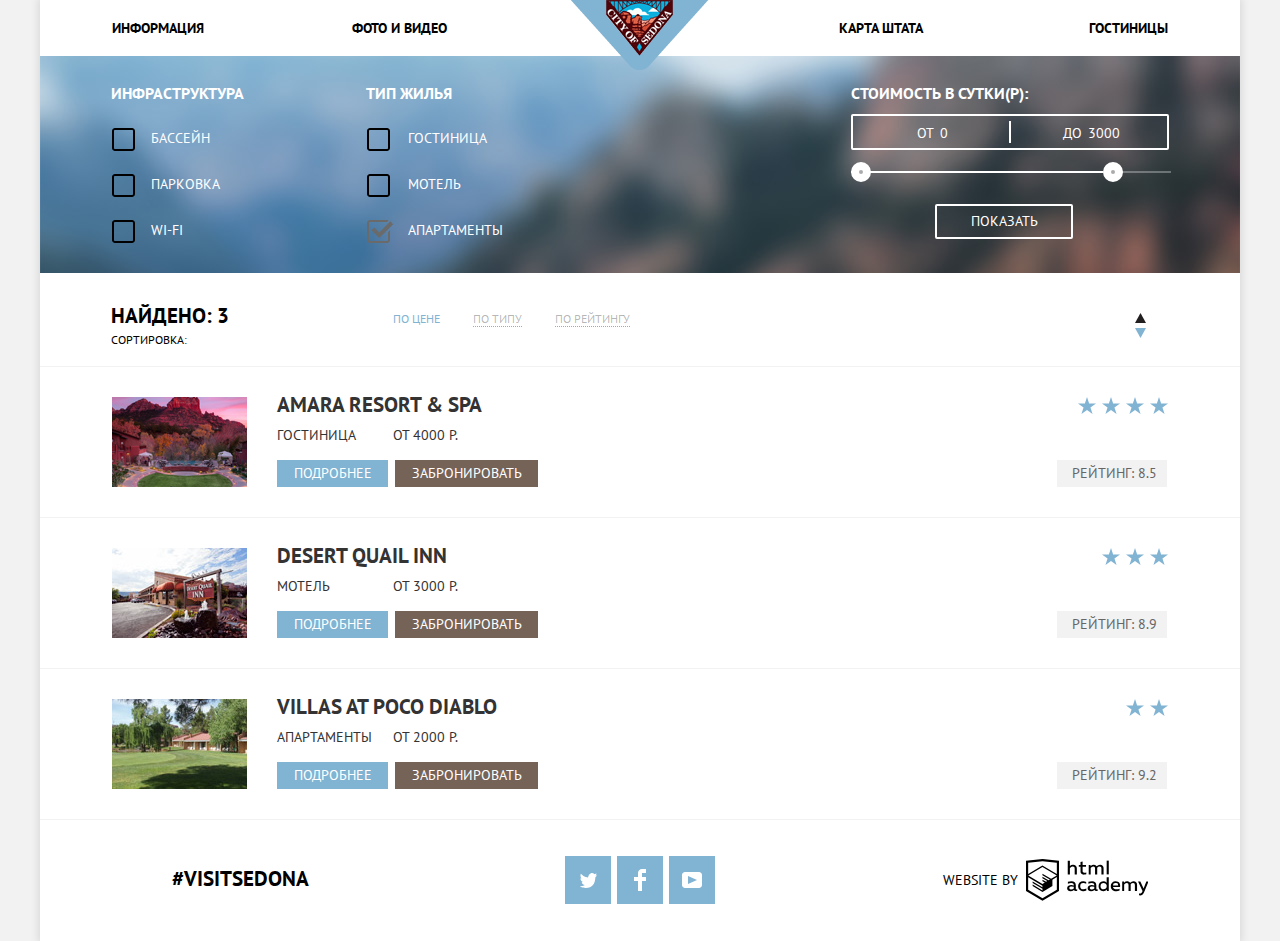
==== commit f920c0bb: "Исправил_замечания" ====
--- a/inner.html
+++ b/inner.html
@@ -5,7 +5,7 @@
     <title>Html Academy</title>
     <link href="css/normalize.css" rel="stylesheet">
     <link href="https://fonts.googleapis.com/css?family=PT+Sans:400,700&amp;subset=cyrillic" rel="stylesheet">
-    <link href="css/style.css" rel="stylesheet">
+    <link href="css/style.min.css" rel="stylesheet">
   </head>
   <body>
     <div class="container">
@@ -33,8 +33,8 @@
             <legend class="filter-title">Инфраструктура</legend>
             <ul>
               <li class="filter-infrastructure-option">
-                <input type="checkbox" name="pool" id="pool" >
-                <label class="filter-infrastructure-label" for="pool">Бассейн</label>
+                <input type="checkbox" name="pool" id="pool">
+                <label class="filter-infrastructure-label" for="pool" >Бассейн</label>
               </li>
               <li class="filter-infrastructure-option">
                 <input type="checkbox" name="parking-place" id="parking-place">
--- a/css/style.min.css
+++ b/css/style.min.css
@@ -0,0 +1 @@
+.title,body{font-family:"PT Sans","Arial",sans-serif}body{margin:0 auto;padding:0;min-width:1200px;line-height:21px;text-transform:uppercase;background-color:#f2f2f2;font-size:14px;color:#333;font-weight:400}.container{margin:0 auto;width:1200px;background-color:#fff;-webkit-box-shadow:0 0 8px 2px rgba(0,0,0,.1);box-shadow:0 0 8px 2px rgba(0,0,0,.1)}.title{font-size:21px;color:#000;font-weight:700}.visually-hidden{position:absolute;clip:rect(0 0 0 0);width:1px;height:1px;margin:-1px}img{width:100%;height:auto}.main-logo{position:absolute;top:0;left:50%;margin-left:-69px;z-index:10}.main-header{padding-left:6%;padding-right:6%;background:#fff;position:relative}.navigation{display:-webkit-box;display:-ms-flexbox;display:flex;flex-wrap:wrap;height:56px;margin:0;padding:0;list-style:none}.navigation li{width:240px}.navigation a{color:#000;text-decoration:none;font-weight:700;line-height:56px}.navigation a:hover{color:#81b3d2}.navigation a:active{color:rgba(0,0,0,.3)}.navigation li:nth-child(2){margin-right:91px}.navigation li:nth-child(3){text-align:right}.navigation li:nth-child(4){text-align:right;margin-left:5px}.welcome-page{position:relative;margin-bottom:39px}.welcome-page::before{position:absolute;content:"";width:1200px;height:57px;bottom:0;background-image:url(../img/background-main-mask.png);background-repeat:no-repeat}.feature-photo img,.result-photo img,.welcome-page img{display:block}.appeal{width:492px;margin:0 auto;border:1px solid transparent;font-size:21px;line-height:26px;font-weight:700}.appeal p{margin-bottom:27px;text-align:center}.appeal p:nth-child(2){margin-bottom:49px;font-size:14px;font-weight:400;text-align:left}.features-item{display:-webkit-box;display:-ms-flexbox;display:flex}.feature-text{width:400px;margin:0 auto;font:inherit;color:#fff;text-align:center;background-color:#81b3d2;border-top:1px solid transparent;border-bottom:1px solid transparent}.feature-text h2{margin-top:46px;padding-left:121px;padding-right:122px;color:#fff}.devil-bridge{margin-top:45px}.feature-text .number{display:inline-block;margin-top:7px}.feature-text p{padding-left:37px;padding-right:39px;margin-top:21px}.offer-list{display:-webkit-box;display:-ms-flexbox;display:flex;-webkit-box-pack:justify;-ms-flex-pack:justify;justify-content:space-between;margin:0;padding:0;list-style:none}.offer-item{width:400px;text-align:center}.offer-item h2{margin-top:161px;margin-bottom:10px}.offer-item p{display:inline-block;margin-bottom:82px;padding-left:46px;padding-right:50px}.offer-item-living{background-image:url(../img/offer-item-housing.svg);background-repeat:no-repeat;background-position:center 60px}.offer-item-food,.offer-item-souvenir{background-image:url(../img/offer-item-food.svg);background-repeat:no-repeat;background-position:158px 60px}.offer-item-souvenir{background-image:url(../img/offer-item-souvenir.svg);background-position:center 56px}.feature-item-list{border:1px solid transparent;background-color:#eee}.feature-list{display:-webkit-box;display:-ms-flexbox;display:flex;margin:0;padding:0;list-style:none;text-align:center}.feature-item{width:400px;margin-bottom:59px}.feature-item h2{margin-top:45px;margin-bottom:24px;padding-left:127px;padding-right:130px;word-wrap:break-word}.feature-item p{margin:21px 0 0;padding:0 65px 0 61px;word-wrap:break-word}.search-form{position:relative}.appeal-text{width:500px;margin:0 auto;padding-top:50px;line-height:24px;text-align:center}.appeal-text .text,.modal-form input{color:#000;font-size:30px;line-height:36px;font-weight:700}.appeal-text p{margin-top:24px;margin-bottom:47px}.search-button{display:inline-block;margin-left:316px;margin-right:316px;padding:32px 139px 33px;color:#fff;font:inherit;font-size:21px;font-weight:700;text-transform:uppercase;text-decoration:none;border:0;background-color:#766357;cursor:pointer}.search-button:hover{background-color:#604e43}.search-button:active{color:rgba(255,255,255,.3);background-color:#503e33}@-webkit-keyframes movingButton{0%{-webkit-transform:translateX(-1000px);transform:translateX(-1000px)}80%{-webkit-transform:translateX(20px);transform:translateX(20px)}to{-webkit-transform:translateX(0);transform:translateX(0)}}@keyframes movingButton{0%{-webkit-transform:translateX(-1000px);transform:translateX(-1000px)}80%{-webkit-transform:translateX(20px);transform:translateX(20px)}to{-webkit-transform:translateX(0);transform:translateX(0)}}@-webkit-keyframes shakingButton{0%,to{-webkit-transform:rotate(0);transform:rotate(0)}10%,30%,50%,70%,90%{-webkit-transform:rotate(-1deg);transform:rotate(-1deg)}20%,40%,60%,80%{-webkit-transform:rotate(1deg);transform:rotate(1deg)}}@keyframes shakingButton{0%,to{-webkit-transform:rotate(0);transform:rotate(0)}10%,30%,50%,70%,90%{-webkit-transform:rotate(-1deg);transform:rotate(-1deg)}20%,40%,60%,80%{-webkit-transform:rotate(1deg);transform:rotate(1deg)}}.modal-form{position:absolute;left:50%;top:291px;width:568px;margin-left:-284.5px;z-index:10;color:#000;line-height:26px;font-weight:700;background-color:#fff;-webkit-box-shadow:0 3px 15px 0 rgba(0,0,0,.15);box-shadow:0 3px 15px 0 rgba(0,0,0,.15);display:none}.modal-form-error,.modal-form-show{-webkit-animation-duration:1s;animation-duration:1s}.modal-form-show{display:block;-webkit-animation-name:movingButton;animation-name:movingButton}.modal-form-error{-webkit-animation-name:shakingButton;animation-name:shakingButton}.modal-form input{-webkit-box-sizing:border-box;box-sizing:border-box;width:346px;height:38px;padding:6px 45px 7px 12px;font-size:14px;font-family:"PT Sans","Arial",sans-serif;line-height:26px;text-transform:uppercase;border:0;background-color:#f2f2f2}.modal-form input[type=text]::-webkit-input-placeholder{color:#000}.modal-form input[type=text]::-moz-placeholder{color:#000}.modal-form input:hover{background-color:#ebebeb}.modal-form input:focus{outline:2px solid #e5e5e5;background-color:#fff}.modal-form .field-number{width:113px;height:38px;padding-right:37px;padding-left:37px;text-align:center}.modal-form label{-webkit-box-sizing:border-box;box-sizing:border-box;position:relative;display:inline-block;width:108px;margin-left:56px}.modal-form label:nth-of-type(4){width:61px;margin-left:51px}.modal-form input:nth-of-type(1){margin-top:55px;margin-bottom:29px}.modal-form input:nth-of-type(4){margin-top:30px;margin-bottom:54px}.minus{position:absolute;top:14px;left:125px;display:inline-block;width:13px;height:13px;background-image:url(../img/minus.png);cursor:pointer}.minus,.minus:hover,.plus{background-repeat:no-repeat}.plus{position:absolute;top:9px;left:200px;display:inline-block;width:13px;height:13px;cursor:pointer;background-image:url(../img/plus.png)}.minus:hover{background-image:url(../img/minus-hover.png)}.minus:active,.plus:active,.plus:hover{background-image:url(../img/plus-hover.png);background-repeat:no-repeat}.minus:active,.plus:active{background-image:url(../img/minus-active.png)}.plus:active{background-image:url(../img/plus-active.png)}.children-minus{left:78.5px}.children-plus{left:154px}.modal-button{padding:15px 196px 17px;margin-left:55px;margin-bottom:55px;color:#fff;font:inherit;font-size:21px;line-height:26px;font-weight:700;text-transform:uppercase;text-align:center;border:0;background-color:#81b3d2;cursor:pointer}.modal-button:hover{background-color:#669ec0}.modal-button:active{color:rgba(255,255,255,.3);background-color:#5496bd}.arrivel-time,.departure-time{position:absolute;display:inline-block;width:23px;height:23px;left:427px;top:15%;background-image:url(../img/calendar.svg);background-repeat:no-repeat;cursor:pointer}.arrivel-time:hover,.departure-time:hover{background-image:url(../img/calendar-hover.svg);background-repeat:no-repeat}.arrivel-time:active,.departure-time:active{background-image:url(../img/calendar-active.svg);background-repeat:no-repeat}.footer-content{position:relative;line-height:26px}.map{background:url(../img/map.jpg) no-repeat}.footer-social{position:absolute;bottom:0;width:1200px;display:-webkit-box;display:-ms-flexbox;display:flex;align-items:center;padding-top:36px;padding-bottom:37px;background-color:rgba(255,255,255,.9)}.footer-social-inner{position:static}.hashtag{margin-left:132px}.hashtag a{color:#000;font-size:21px;font-weight:700;text-decoration:none}.footer-social-list{display:-webkit-box;display:-ms-flexbox;display:flex;padding:0;margin:0 0 0 256px;text-align:center;list-style:none}.social-button{width:46px;height:48px;background-color:#81b3d2;cursor:pointer}.social-button-facebook,.social-button-twitter,.social-button-youtube{background-image:url(../img/twitter-icon.svg);background-repeat:no-repeat;background-position:50% 50%}.social-button-facebook,.social-button-youtube{margin-left:6px;background-image:url(../img/fb-icon.svg)}.social-button-youtube{background-image:url(../img/youtube-icon.svg)}.social-button:hover{background-color:#669ec0}.social-button-facebook:active,.social-button-twitter:active,.social-button-youtube:active{background-color:#5496bd;background-image:url(../img/twitter-icon-push.svg);background-repeat:no-repeat;background-position:50% 50%}.social-button-facebook:active,.social-button-youtube:active{background-image:url(../img/fb-icon-push.svg)}.social-button-youtube:active{background-image:url(../img/youtube-icon-push.svg)}.footer-copyright{display:-webkit-box;display:-ms-flexbox;display:flex;margin-left:228px;-webkit-box-align:center;-ms-flex-align:center;align-items:center}.footer-social-list a{margin-right:10px;color:#000;text-decoration:none}.copyright{display:inline-block;vertical-align:middle;color:#000;font-size:14px}.footer-logo{display:inline-block;width:122px;height:42px;margin-left:8px;background-image:url(../img/logo-footer.svg);background-repeat:no-repeat}.footer-logo:active,.footer-logo:hover{background-image:url(../img/logo-footer-hover.svg);background-repeat:no-repeat}.footer-logo:active{background-image:url(../img/logo-footer-active.svg)}.main-navigation-current{color:#000;text-decoration:none;font-weight:700;line-height:56px}.filter-form{display:-webkit-box;display:-ms-flexbox;display:flex;padding-top:27px;color:#fff;background-color:#47769f;background-image:url(../img/filter-background.jpg);background-position:0 0;background-repeat:no-repeat}.filter{padding:0;margin:0 0 7px;border:0}.filter-infrasructure{width:155px;margin-left:71px}.filter-living{width:155px;margin-left:100px}.filter-price{width:320px;margin-left:330px}.filter ul{padding:0;margin:10px 0 0;list-style:none}.filter-infrastructure-option{margin-bottom:25px}.filter-infrastructure-option input[type=checkbox]{position:absolute;width:1px;height:1px;margin:-1px;border:0;padding:0;white-space:nowrap;clip-path:inset(100%);clip:rect(0 0 0 0);overflow:hidden}.filter-infrastructure-option label{position:relative;padding-left:42px;cursor:pointer}.filter-infrasructure label{padding-left:40px}.filter-infrastructure-option label::before{position:absolute;left:1px;content:"";width:27px;height:23px;background-image:url(../img/checkbox-off.svg);background-repeat:no-repeat}.filter-infrastructure-option input[type=checkbox]:checked+label::before{background-image:url(../img/checkbox-on.svg);background-repeat:no-repeat}.filter-infrastructure-option input[type=checkbox]:focus+label::before{outline:#3b99fc auto 5px}.filter-infrastructure-option input[disabled]+label::before{background-image:url(../img/checkbox-off-disabled.svg);background-repeat:no-repeat;cursor:default}.filter-infrastructure-option input[disabled]+label{cursor:default}.filter-title{margin-bottom:14px;font-size:16px;font-weight:700}.filter-price .filter-title{margin-bottom:10px}.range-max-min,.range-max-min label{-webkit-box-sizing:border-box;box-sizing:border-box}.range-max-min{height:36px;margin-bottom:17px;border:2px solid #fff;border-radius:2px;background-image:url(../img/range-line-border.png);background-repeat:no-repeat;background-position:center center;width:318px;font-size:0}.range-max-min label{width:90px;padding-left:64px;padding-right:4px;font-size:14px;line-height:21px;color:#fff;text-transform:uppercase;font-family:"PT Sans","Arial",sans-serif;cursor:pointer}.range-max-min label:nth-of-type(2){padding-left:55px}.range-max-min input[type=text]::-webkit-input-placeholder{color:#fff}.range-max-min input[type=text]::-moz-placeholder{color:#fff}.range-max-min input{-webkit-box-sizing:border-box;box-sizing:border-box;width:70px;height:34px;padding-right:8px;border:0;outline:0;font-size:14px;line-height:21px;color:#fff;font-family:"PT Sans","Arial",sans-serif;background-color:transparent}.range-control{position:relative;margin-top:21px}.range-line-full{height:2px;background-color:rgba(255,255,255,.3)}.range-line{width:252px;height:2px;background-color:#fff}.range-toggle{position:absolute;top:-9px;width:4px;height:4px;border:8px solid #fff;border-radius:50%;background-color:#ababab;-webkit-box-shadow:0 2px 1px 0 rgda(0,1,1,.2);box-shadow:0 2px 1px 0 rgda(0,1,1,.2);cursor:pointer}.range-toggle-max{left:252px}.range-toggle-max:hover,.range-toggle-min:hover{top:-10px;border:9px solid #fff}.range-button{-webkit-box-sizing:border-box;box-sizing:border-box;padding:5px 33px 5px 34px;margin-left:84px;margin-top:31px;border:2px solid #fff;border-radius:2px;font:inherit;color:#fff;text-transform:uppercase;background-color:transparent;cursor:pointer}.range-button:hover{color:#000;background-color:#fff}.founded{margin-right:45px;color:#000;font-size:21px;line-height:26px;font-weight:700}.sorting{display:-webkit-box;display:-ms-flexbox;display:flex;padding:30px 70px 16px 71px}.sort{margin-right:39px;color:#000;font-size:12px;line-height:18px}.sorting-list{width:290px;padding:0;margin-top:5px;margin-right:453px;list-style:none}.sorting-list li{display:inline-block;margin-right:29px}.sorting-list a{font-size:12px;line-height:18px;color:rgba(0,0,0,.3);text-decoration:none;border-bottom:1px dotted #81b3d2}.sorting-list a:hover{border-bottom:1px dotted #81b3d2;color:#81b3d2}.sorting-list a:active{border:0;color:#000}.sorting-option-current{color:#81b3d2;font-size:12px;line-height:18px}.arrows{margin-top:10px;font-size:7px;line-height:8px}.arrow-down,.arrow-up{display:inline-block;width:13px;height:13px}.arrow-up,.arrow-up:hover{background-repeat:no-repeat}.arrow-up{margin-right:7px;cursor:pointer;background-image:url(../img/icon-up-dir.svg)}.arrow-up:hover{background-image:url(../img/icon-up-dir-hover.svg)}.arrow-down-active,.arrow-up:active{background-image:url(../img/icon-up-dir-active.svg);background-repeat:no-repeat}.arrow-down-active{background-image:url(../img/icon-down-dir-active.svg)}.result-description,.result-info{display:-webkit-box;display:-ms-flexbox;display:flex}.result-info{padding:30px 70px 30px 72px;border-bottom:1px solid #f2f2f2}.result-description{-webkit-box-orient:vertical;-webkit-box-direction:normal;-ms-flex-direction:column;flex-direction:column;width:760px;padding-right:20px}.housing span:first-child{display:inline-block;width:112px}.rating{display:-webkit-box;display:-ms-flexbox;display:flex;-webkit-box-orient:vertical;-webkit-box-direction:normal;-ms-flex-direction:column;flex-direction:column;-webkit-box-pack:justify;-ms-flex-pack:justify;justify-content:space-between}.rating p{text-align:center}.rating-stars{margin-left:3px;width:110px;text-align:right}.rating-stars span{display:inline-block;width:20px;height:20px;background-image:url(../img/icon-star.svg);background-repeat:no-repeat}.result-photo{margin-right:30px}.top-line{border-top:1px solid #f2f2f2}.hotel-name,.result-button{font-weight:700;cursor:pointer}.hotel-name{margin-bottom:7px;font-size:21px;line-height:26px;margin-top:-5px}.hotel-name:hover{color:#81b3d2}.hotel-name:active{color:rgba(0,0,0,.3)}.result-button{margin-top:14px;border:0;font:inherit;text-transform:uppercase;color:#fff}.more-detailed-button{margin-right:3px;padding:3px 16px 3px 17px;background-color:#81b3d2}.more-detailed-button:hover{background-color:#669ec0}.more-detailed-button:active{color:rgba(255,255,255,.3);background-color:#5496bd}.book-it-button{padding:3px 16px 3px 17px;background-color:#766357}.book-it-button:hover{background-color:#604e43}.book-it-button:active{color:rgba(255,255,255,.3);background-color:#503e33}.rating-output{box-sizing:border-box;width:110px;margin:0;padding-top:3px;padding-bottom:3px;padding-left:5px;color:#666;background-color:#f2f2f2}